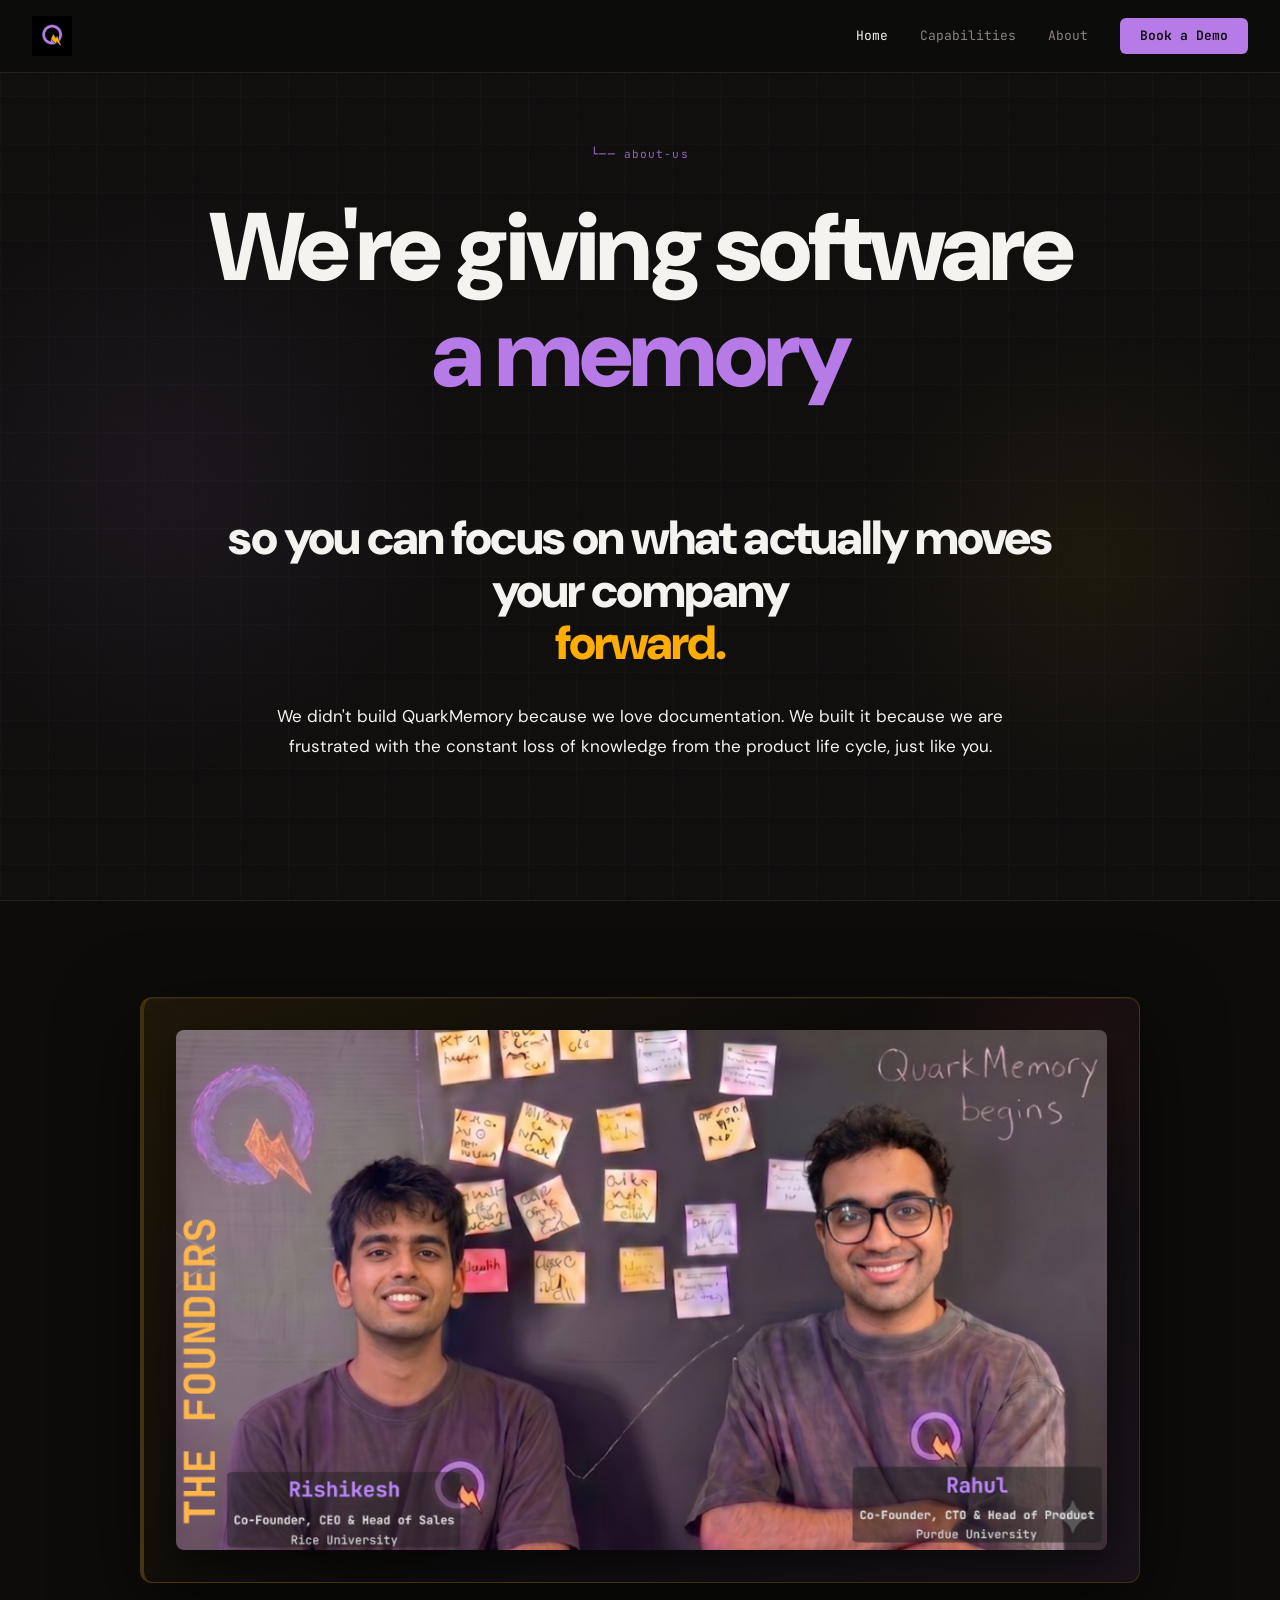
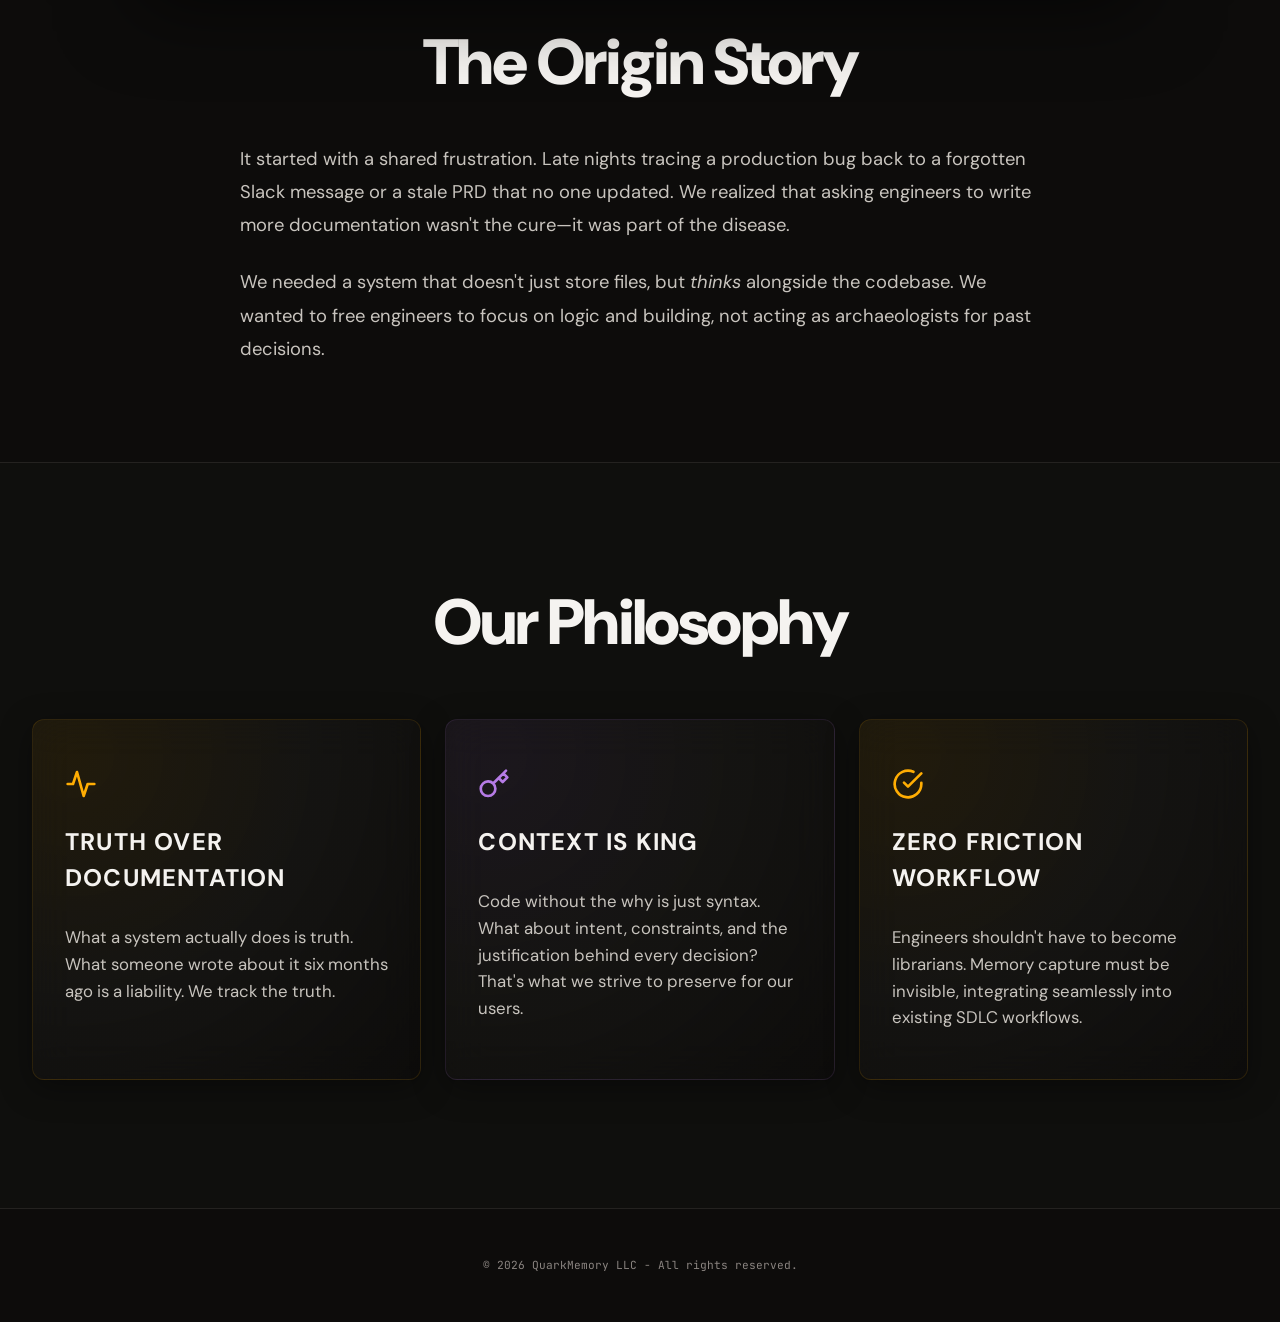
==== about.html @ 41f4ff33 "demo booking nav" ====
<!DOCTYPE html>
<html lang="en">

<head>
  <meta charset="UTF-8" />
  <meta name="viewport" content="width=device-width, initial-scale=1.0" />
  <title>QuarkMemory — About</title>
  <link rel="icon" type="image/png" href="logo.png">
  <link rel="preconnect" href="https://fonts.googleapis.com" />
  <link rel="preconnect" href="https://fonts.gstatic.com" crossorigin />
  <link
    href="https://fonts.googleapis.com/css2?family=JetBrains+Mono:wght@400;500;600;700&family=DM+Sans:ital,opsz,wght@0,9..40,300;0,9..40,400;0,9..40,500;0,9..40,600;0,9..40,700;0,9..40,800;0,9..40,900;1,9..40,300;1,9..40,400&display=swap"
    rel="stylesheet" />
  <style>
    *,
    *::before,
    *::after {
      box-sizing: border-box;
      margin: 0;
      padding: 0;
    }

    :root {
      --background: #0d0c0b;
      --background-raised: rgba(19, 18, 16, 0.5);
      --foreground: #f5f3f0;
      --card: rgba(30, 28, 26, 0.5);
      --card-border: rgba(255, 255, 255, 0.05);
      --primary: #b67be6;
      --secondary: #ffad03;
      --muted-fg: #8a8480;
      --body-fg: #c8c4be;
      --border: #242220;
      --destructive: #e84040;
    }

    html {
      font-size: 16px;
      scroll-behavior: smooth;
    }

    body {
      background: var(--background);
      color: var(--foreground);
      font-family: 'DM Sans', -apple-system, BlinkMacSystemFont, sans-serif;
      -webkit-font-smoothing: antialiased;
      -moz-osx-font-smoothing: grayscale;
      line-height: 1.5;
    }

    .mono {
      font-family: 'JetBrains Mono', monospace;
    }

    a {
      color: inherit;
      text-decoration: none;
    }

    .btn-primary {
      background: var(--primary);
      color: var(--background) !important;
      font-weight: 600;
      padding: 0.5rem 1.25rem;
      border-radius: 6px;
      transition: all 0.2s;
    }

    .btn-primary:hover {
      background: var(--foreground);
      transform: translateY(-1px);
    }

    .code-panel,
    .rag-cta,
    .rag-stat,
    .rag-col,
    .q-card,
    .highlight-box,
    .highlight-quote,
    .cap-card,
    .cap-integrity-box,
    .ev-cell {
      backdrop-filter: blur(16px);
      -webkit-backdrop-filter: blur(16px);
      box-shadow: 0 12px 40px 0 rgba(0, 0, 0, 0.4);
    }

    .glass-anim {
      opacity: 0;
      transform: translateY(30px);
      transition: all 0.8s cubic-bezier(0.25, 1, 0.5, 1);
    }

    .glass-anim.active {
      opacity: 1;
      transform: translateY(0);
    }

    /* NAV */
    nav {
      position: fixed;
      top: 0;
      left: 0;
      right: 0;
      z-index: 50;
      background: rgba(13, 12, 11, 0.92);
      backdrop-filter: blur(8px);
      border-bottom: 1px solid var(--border);
    }

    .nav-inner {
      max-width: 1280px;
      margin: 0 auto;
      padding: 1rem 2rem;
      display: flex;
      align-items: center;
      justify-content: space-between;
    }

    .nav-logo {
      width: 40px;
      height: 40px;
      background: url('logo.png') center/cover no-repeat;
    }

    .nav-links {
      display: flex;
      align-items: center;
      gap: 2rem;
    }

    .nav-links a {
      font-family: 'JetBrains Mono', monospace;
      font-size: 0.8125rem;
      color: var(--muted-fg);
      transition: color 0.15s;
    }

    .nav-links a:hover,
    .nav-links a.active {
      color: var(--foreground);
    }

    /* HERO */
    #hero {
      position: relative;
      min-height: 100vh;
      display: flex;
      align-items: center;
      padding: 6rem 2rem 4rem;
      overflow: hidden;
    }

    /* Grain texture */
    #hero::before {
      content: '';
      position: absolute;
      inset: 0;
      z-index: 0;
      opacity: 0.035;
      background-image: url("data:image/svg+xml,%3Csvg viewBox='0 0 256 256' xmlns='http://www.w3.org/2000/svg'%3E%3Cfilter id='noise'%3E%3CfeTurbulence type='fractalNoise' baseFrequency='0.9' numOctaves='4' stitchTiles='stitch'/%3E%3C/filter%3E%3Crect width='100%25' height='100%25' filter='url(%23noise)'/%3E%3C/svg%3E");
      background-size: 200px 200px;
      pointer-events: none;
    }

    .hero-grid-bg {
      position: absolute;
      inset: 0;
      z-index: 0;
      opacity: 0.03;
      background-image:
        linear-gradient(rgba(182, 123, 230, 0.8) 1px, transparent 1px),
        linear-gradient(90deg, rgba(182, 123, 230, 0.8) 1px, transparent 1px);
      background-size: 48px 48px;
    }

    /* Glow blobs in background */
    .hero-blob-purple {
      position: absolute;
      top: 20%;
      left: -10%;
      z-index: 0;
      width: 600px;
      height: 600px;
      background: radial-gradient(ellipse, rgba(182, 123, 230, 0.07) 0%, transparent 70%);
      pointer-events: none;
    }

    .hero-blob-gold {
      position: absolute;
      bottom: 10%;
      right: -5%;
      z-index: 0;
      width: 500px;
      height: 500px;
      background: radial-gradient(ellipse, rgba(255, 173, 3, 0.06) 0%, transparent 70%);
      pointer-events: none;
    }

    .hero-inner {
      position: relative;
      z-index: 1;
      width: 100%;
      max-width: 1280px;
      margin: 0 auto;
      display: grid;
      grid-template-columns: 1fr 1fr;
      gap: 4rem;
      align-items: center;
    }

    .hero-label {
      font-family: 'JetBrains Mono', monospace;
      font-size: 0.7rem;
      color: var(--primary);
      margin-bottom: 2rem;
      letter-spacing: 0.1em;
      opacity: 0.8;
    }

    .hero-h1 {
      margin-bottom: 3rem;
      line-height: 0.85;
    }

    .hero-h1 .line {
      display: block;
      font-size: clamp(64px, 8vw, 96px);
      font-weight: 900;
      letter-spacing: -0.04em;
      font-family: 'DM Sans', sans-serif;
    }

    .hero-h1 .line-white {
      color: var(--foreground);
    }

    .hero-h1 .line-purple {
      color: var(--primary);
    }

    .hero-h1 .line-gold {
      color: var(--secondary);
    }

    .hero-text p {
      line-height: 1.75;
      margin-bottom: 1.5rem;
      font-size: 1rem;
    }

    .hero-text p.muted {
      color: var(--body-fg);
    }

    .hero-text p.muted .mono {
      color: var(--secondary);
      font-size: 0.9em;
    }

    .hero-text p.big {
      color: var(--foreground);
      font-size: 1.0625rem;
      font-weight: 400;
    }

    .hero-text p.accent {
      color: var(--foreground);
      font-size: 1.125rem;
      font-weight: 500;
      padding-top: 0.5rem;
    }

    .hero-text p.accent span {
      color: var(--secondary);
      font-style: italic;
    }

    /* CODE PANEL */
    .code-panel {
      background: var(--card);
      border: 1px solid var(--card-border);
      border-top: 1px solid rgba(182, 123, 230, 0.25);
      padding: 1.5rem;
      position: relative;
    }

    .code-panel-label {
      font-family: 'JetBrains Mono', monospace;
      font-size: 0.7rem;
      color: var(--muted-fg);
      margin-bottom: 1.25rem;
      display: flex;
      align-items: center;
      gap: 0.5rem;
    }

    .code-panel-label::before {
      content: '';
      display: inline-block;
      width: 6px;
      height: 6px;
      border-radius: 50%;
      background: var(--primary);
    }

    .code-block {
      font-family: 'JetBrains Mono', monospace;
      font-size: 0.8125rem;
    }

    .code-line {
      display: flex;
      align-items: flex-start;
      gap: 1rem;
      margin-bottom: 0.75rem;
    }

    .code-num {
      color: #3a3632;
      flex-shrink: 0;
      user-select: none;
    }

    .code-fn-name {
      color: var(--secondary);
    }

    .code-comment {
      color: #555048;
      font-size: 0.72rem;
      line-height: 1.8;
      padding-left: 1rem;
      margin-top: 0.25rem;
    }

    .code-comment .kw {
      color: rgba(182, 123, 230, 0.7);
    }

    .code-alert {
      border-left: 2px solid var(--secondary);
      background: rgba(255, 173, 3, 0.04);
      padding: 0.625rem 1rem;
      margin: 1rem 0;
    }

    .code-alert .lbl {
      color: var(--muted-fg);
      font-size: 0.65rem;
      letter-spacing: 0.08em;
    }

    .code-alert .det {
      color: var(--body-fg);
      font-size: 0.72rem;
      margin-top: 0.25rem;
    }

    .code-alert .wrn {
      color: var(--destructive);
      font-size: 0.72rem;
      margin-top: 0.25rem;
    }

    .glow-gold {
      position: absolute;
      bottom: -1rem;
      right: -1rem;
      width: 8rem;
      height: 8rem;
      background: var(--secondary);
      opacity: 0.12;
      filter: blur(50px);
      pointer-events: none;
    }

    .glow-purple {
      position: absolute;
      top: -1rem;
      left: -1rem;
      width: 8rem;
      height: 8rem;
      background: var(--primary);
      opacity: 0.12;
      filter: blur(50px);
      pointer-events: none;
    }

    /* RAG SECTION */
    #rag {
      background: var(--background);
      padding: 8rem 2rem;
    }

    .section-inner {
      max-width: 1280px;
      margin: 0 auto;
    }

    .rag-heading {
      font-size: clamp(64px, 12vw, 192px);
      font-weight: 900;
      line-height: 1;
      letter-spacing: -0.04em;
      color: var(--foreground);
      margin-bottom: 1.5rem;
      font-family: 'DM Sans', sans-serif;
    }

    .rag-sub {
      font-size: clamp(1.25rem, 2.5vw, 2rem);
      font-weight: 400;
      color: var(--muted-fg);
      margin-bottom: 6rem;
      font-style: italic;
    }

    .rag-cols {
      display: grid;
      grid-template-columns: 1fr 1fr;
      gap: 2rem;
      margin-bottom: 8rem;
    }

    .rag-col {
      border-left: 3px solid;
      padding-left: 2rem;
    }

    .rag-col.bad {
      border-color: rgba(232, 64, 64, 0.5);
    }

    .rag-col.good {
      border-color: var(--primary);
    }

    .rag-col-label {
      font-family: 'JetBrains Mono', monospace;
      font-size: 0.75rem;
      letter-spacing: 0.1em;
      margin-bottom: 2rem;
    }

    .rag-col.bad .rag-col-label {
      color: rgba(232, 64, 64, 0.7);
    }

    .rag-col.good .rag-col-label {
      color: var(--primary);
    }

    .rag-item {
      margin-bottom: 2rem;
    }

    .rag-item-title {
      font-size: 1.25rem;
      font-weight: 600;
      color: var(--foreground);
      margin-bottom: 0.375rem;
    }

    .rag-item-desc {
      font-size: 0.9375rem;
      color: var(--muted-fg);
      line-height: 1.6;
    }

    .rag-col.good .rag-item-desc {
      color: var(--body-fg);
    }

    .rag-col.good .rag-item-desc span {
      color: var(--secondary);
      font-style: italic;
    }

    .rag-col-footer {
      margin-top: 3rem;
      font-size: 0.9375rem;
      color: var(--muted-fg);
    }

    .rag-col-footer strong {
      color: var(--foreground);
      font-weight: 600;
    }

    .rag-cta {
      max-width: 56rem;
      background: var(--card);
      border: 1px solid rgba(255, 173, 3, 0.2);
      border-top: 2px solid rgba(255, 173, 3, 0.4);
      padding: 3rem;
      margin-bottom: 8rem;
    }

    .rag-cta-title {
      font-size: 2rem;
      font-weight: 700;
      color: var(--foreground);
      line-height: 1.3;
      margin-bottom: 1.5rem;
      font-family: 'DM Sans', sans-serif;
    }

    .rag-cta-title span {
      color: var(--secondary);
    }

    .rag-divider {
      height: 1px;
      background: linear-gradient(to right, rgba(255, 173, 3, 0.3), rgba(182, 123, 230, 0.3), transparent);
      margin-bottom: 1.5rem;
    }

    .rag-cta-body {
      font-size: 1rem;
      color: var(--body-fg);
      line-height: 1.75;
      margin-bottom: 1.5rem;
    }

    .rag-cta-mono {
      font-family: 'JetBrains Mono', monospace;
      font-size: 0.8125rem;
      color: var(--muted-fg);
    }

    .rag-cta-mono span {
      color: var(--primary);
    }

    .rag-stats {
      display: grid;
      grid-template-columns: repeat(3, 1fr);
      gap: 1px;
      background: var(--border);
    }

    .rag-stat {
      background: var(--background-raised);
      padding: 2rem;
    }

    .rag-stat-num {
      font-size: 3.5rem;
      font-weight: 900;
      color: var(--foreground);
      margin-bottom: 0.75rem;
      font-family: 'DM Sans', sans-serif;
      letter-spacing: -0.02em;
    }

    .rag-stat-label {
      font-family: 'JetBrains Mono', monospace;
      font-size: 0.7rem;
      color: var(--muted-fg);
    }

    .rag-stat-sub {
      font-family: 'JetBrains Mono', monospace;
      font-size: 0.7rem;
      color: var(--primary);
      margin-top: 0.5rem;
      opacity: 0.8;
    }

    /* BROKEN MEMORY PANEL */
    .broken-memory-panel {
      margin-bottom: 8rem;
      position: relative;
      background: linear-gradient(135deg, rgba(232, 64, 64, 0.08) 0%, rgba(13, 12, 11, 0.8) 50%, rgba(232, 64, 64, 0.02) 100%);
      border: 1px solid rgba(232, 64, 64, 0.20);
      border-left: 4px solid var(--destructive);
      padding: 4rem 3.5rem;
      display: grid;
      grid-template-columns: 1.15fr 0.85fr;
      gap: 4rem;
      align-items: center;
      border-radius: 12px;
      backdrop-filter: blur(20px);
      -webkit-backdrop-filter: blur(20px);
      box-shadow: 0 24px 80px rgba(0, 0, 0, 0.6), inset 0 1px 0 rgba(255, 255, 255, 0.05);
      overflow: hidden;
    }

    .broken-memory-panel::after {
      content: '';
      position: absolute;
      top: -20%;
      right: -10%;
      width: 350px;
      height: 350px;
      background: radial-gradient(circle, rgba(232, 64, 64, 0.08) 0%, transparent 70%);
      z-index: -1;
      pointer-events: none;
    }

    .broken-terminal {
      background: rgba(10, 9, 8, 0.95);
      border: 1px solid rgba(232, 64, 64, 0.3);
      border-radius: 8px;
      padding: 1.5rem;
      font-family: 'JetBrains Mono', monospace;
      box-shadow: 0 16px 40px rgba(0, 0, 0, 0.7), inset 0 1px 0 rgba(255, 255, 255, 0.05);
      overflow: hidden;
      position: relative;
    }

    @keyframes blink {
      0%, 100% { opacity: 1; }
      50% { opacity: 0; }
    }

    @keyframes pulse-icon {
      0%, 100% { transform: scale(1); opacity: 1; }
      50% { transform: scale(1.15); opacity: 0.7; }
    }

    /* SOURCES SECTION */
    .sources-section {
      margin-bottom: 8rem;
    }

    .sources-title {
      font-size: clamp(2rem, 4vw, 3rem);
      font-weight: 800;
      color: var(--foreground);
      margin-bottom: 1rem;
      letter-spacing: -0.02em;
    }

    .sources-subtitle {
      font-size: clamp(1rem, 1.8vw, 1.25rem);
      color: var(--muted-fg);
      margin-bottom: 3.5rem;
      max-width: 800px;
    }

    .sources-grid {
      display: grid;
      grid-template-columns: repeat(3, 1fr);
      gap: 1.5rem;
    }

    .source-card {
      border: 1px solid var(--card-border);
      padding: 2.25rem 2rem;
      border-radius: 12px;
      transition: all 0.4s cubic-bezier(0.16, 1, 0.3, 1);
      position: relative;
      overflow: hidden;
      display: flex;
      flex-direction: column;
      height: 100%;
      background: rgba(30, 28, 26, 0.35);
      backdrop-filter: blur(20px);
      -webkit-backdrop-filter: blur(20px);
      box-shadow: 0 8px 32px 0 rgba(0, 0, 0, 0.37);
    }

    .source-card::before {
      content: '';
      position: absolute;
      top: 0;
      left: 0;
      width: 100%;
      height: 3px;
      opacity: 0;
      transition: opacity 0.3s ease;
    }

    .source-card.gold-tint {
      background: radial-gradient(circle at 10% 10%, rgba(255, 173, 3, 0.08) 0%, rgba(30, 28, 26, 0.4) 50%, rgba(13, 12, 11, 0.9) 100%);
      border: 1px solid rgba(255, 173, 3, 0.12);
    }

    .source-card.gold-tint::before {
      background: linear-gradient(90deg, var(--secondary), transparent);
    }

    .source-card.gold-tint:hover {
      transform: translateY(-5px);
      border-color: rgba(255, 173, 3, 0.4);
      background: radial-gradient(circle at 10% 10%, rgba(255, 173, 3, 0.15) 0%, rgba(30, 28, 26, 0.5) 60%, rgba(13, 12, 11, 0.95) 100%);
      box-shadow: 0 20px 40px 0 rgba(255, 173, 3, 0.08);
    }

    .source-card.purple-tint {
      background: radial-gradient(circle at 10% 10%, rgba(182, 123, 230, 0.08) 0%, rgba(30, 28, 26, 0.4) 50%, rgba(13, 12, 11, 0.9) 100%);
      border: 1px solid rgba(182, 123, 230, 0.12);
    }

    .source-card.purple-tint::before {
      background: linear-gradient(90deg, var(--primary), transparent);
    }

    .source-card.purple-tint:hover {
      transform: translateY(-5px);
      border-color: rgba(182, 123, 230, 0.4);
      background: radial-gradient(circle at 10% 10%, rgba(182, 123, 230, 0.15) 0%, rgba(30, 28, 26, 0.5) 60%, rgba(13, 12, 11, 0.95) 100%);
      box-shadow: 0 20px 40px 0 rgba(182, 123, 230, 0.08);
    }

    .source-card:hover::before {
      opacity: 1;
    }

    .source-card-icon {
      font-size: 1.5rem;
      color: var(--secondary);
      margin-bottom: 1.25rem;
      font-family: 'JetBrains Mono', monospace;
    }

    .source-card-title {
      font-size: 1.15rem;
      font-weight: 700;
      color: var(--foreground);
      margin-bottom: 0.75rem;
      text-transform: uppercase;
      letter-spacing: 0.05em;
    }

    .source-card-desc {
      font-size: 0.9rem;
      color: var(--body-fg);
      line-height: 1.6;
    }

    footer {
      background: var(--background);
      border-top: 1px solid var(--border);
      padding: 3rem 2rem;
      text-align: center;
    }

    footer p {
      font-family: 'JetBrains Mono', monospace;
      font-size: 0.7rem;
      color: var(--muted-fg);
    }

    @media (max-width: 1024px) {
      .hero-inner {
        grid-template-columns: 1fr;
      }

      .code-panel {
        display: none;
      }

      .discrete-panel {
        position: relative;
        width: 100%;
      }

      .rag-cols {
        grid-template-columns: 1fr;
      }

      .rag-stats {
        grid-template-columns: 1fr;
      }

      .sources-grid {
        grid-template-columns: repeat(2, 1fr);
      }

      .broken-memory-panel {
        grid-template-columns: 1fr;
        gap: 2.5rem;
        padding: 3rem 2rem;
      }
    }

    @media (max-width: 640px) {
      #rag {
        padding: 4rem 1rem;
      }

      .rag-cta {
        padding: 1.5rem;
      }

      .sources-grid {
        grid-template-columns: 1fr;
      }
    }
  </style>
</head>

<body>

  <nav>
    <div class="nav-inner">
      <a href="index.html" class="nav-logo"></a>
      <div class="nav-links">
        <a href="index.html" class="active">Home</a>
        <a href="capabilities.html">Capabilities</a>
        <a href="about.html">About</a>
        <a href="index.html#demo" class="btn-primary">Book a Demo</a>
      </div>
    </div>
  </nav>

  <section id="hero">
    <div class="hero-grid-bg"></div>
    <div class="hero-blob-purple"></div>
    <div class="hero-blob-gold"></div>
    <div class="hero-inner" style="grid-template-columns: 1fr; text-align: center; max-width: 900px; margin: 0 auto;">
      <div>
        <div class="hero-label mono" style="justify-content: center;">└── about-us</div>
        <h1 class="hero-h1" style="font-size: clamp(48px, 8vw, 96px); line-height: 1.1; margin-bottom: 2rem;">
          <span class="line line-white">We're giving software</span>
          <span class="line line-purple">a memory</span><br>
          <span class="line line-white" style="font-size: clamp(24px, 4vw, 48px);">so you can focus on what actually moves your company </span>
          <span class="line line-gold" style="font-size: clamp(24px, 4vw, 48px);">forward.</span>
        </h1>
        <div class="hero-text" style="max-width: 800px; margin: 0 auto;">
          <p class="big">
            We didn't build QuarkMemory because we love documentation. We built it because we are frustrated with the constant loss of knowledge from the product life cycle, just like you.
          </p>
        </div>
      </div>
    </div>
  </section>

  <section id="origin-story" style="padding: 6rem 2rem; border-top: 1px solid var(--border);">
    <div class="section-inner" style="max-width: 1000px; margin: 0 auto; display: grid; grid-template-columns: 1fr; gap: 4rem;">
      <div style="text-align: center;">
        <div class="broken-memory-panel glass-anim" style="grid-template-columns: 1fr; padding: 2rem; margin-bottom: 3rem; background: linear-gradient(135deg, rgba(255,173,3,0.08) 0%, rgba(13,12,11,0.8) 50%, rgba(182,123,230,0.08) 100%); border-left: 4px solid var(--secondary); border-color: rgba(255,173,3,0.2);">
          <img src="founders.png" alt="Rishikesh and Rahul at the whiteboard" style="width: 100%; border-radius: 8px; box-shadow: 0 16px 40px rgba(0,0,0,0.5);">
        </div>
        
        <h2 class="rag-heading" style="font-size: clamp(36px, 5vw, 64px); margin-bottom: 3rem;">The Origin Story</h2>
        
        <div style="text-align: left; font-size: 1.15rem; color: var(--body-fg); line-height: 1.8; max-width: 800px; margin: 0 auto;">
          <p style="margin-bottom: 1.5rem;">It started with a shared frustration. Late nights tracing a production bug back to a forgotten Slack message or a stale PRD that no one updated. We realized that asking engineers to write more documentation wasn't the cure—it was part of the disease.</p>
          <p>We needed a system that doesn't just store files, but <em>thinks</em> alongside the codebase. We wanted to free engineers to focus on logic and building, not acting as archaeologists for past decisions.</p>
        </div>
      </div>
    </div>
  </section>

  <section id="philosophy" style="padding: 8rem 2rem; background: var(--background-raised); border-top: 1px solid var(--border);">
    <div class="section-inner">
      <h2 class="rag-heading" style="text-align: center; margin-bottom: 4rem; font-size: clamp(36px, 5vw, 64px);">Our Philosophy</h2>
      
      <div class="sources-grid">
        <div class="source-card gold-tint glass-anim" style="padding: 3rem 2rem;">
          <svg width="32" height="32" viewBox="0 0 24 24" fill="none" stroke="currentColor" stroke-width="2" stroke-linecap="round" stroke-linejoin="round" style="color: var(--secondary); margin-bottom: 1.5rem;"><path d="M2 12h4l3-9 5 18 3-9h5"></path></svg>
          <h4 class="source-card-title" style="font-size: 1.5rem;">Truth Over Documentation</h4>
          <p class="source-card-desc" style="font-size: 1.05rem; margin-top: 1rem;">What a system actually does is truth. What someone wrote about it six months ago is a liability. We track the truth.</p>
        </div>
        
        <div class="source-card purple-tint glass-anim" style="padding: 3rem 2rem;">
          <svg width="32" height="32" viewBox="0 0 24 24" fill="none" stroke="currentColor" stroke-width="2" stroke-linecap="round" stroke-linejoin="round" style="color: var(--primary); margin-bottom: 1.5rem;"><path d="M21 2l-2 2m-7.61 7.61a5.5 5.5 0 1 1-7.778 7.778 5.5 5.5 0 0 1 7.777-7.777zm0 0L15.5 7.5m0 0l3 3L22 7l-3-3m-3.5 3.5L19 4"></path></svg>
          <h4 class="source-card-title" style="font-size: 1.5rem;">Context is King</h4>
          <p class="source-card-desc" style="font-size: 1.05rem; margin-top: 1rem;">Code without the why is just syntax. What about intent, constraints, and the justification behind every decision? That's what we strive to preserve for our users.</p>
        </div>
        
        <div class="source-card gold-tint glass-anim" style="padding: 3rem 2rem;">
          <svg width="32" height="32" viewBox="0 0 24 24" fill="none" stroke="currentColor" stroke-width="2" stroke-linecap="round" stroke-linejoin="round" style="color: var(--secondary); margin-bottom: 1.5rem;"><path d="M22 11.08V12a10 10 0 1 1-5.93-9.14"></path><polyline points="22 4 12 14.01 9 11.01"></polyline></svg>
          <h4 class="source-card-title" style="font-size: 1.5rem;">Zero Friction Workflow</h4>
          <p class="source-card-desc" style="font-size: 1.05rem; margin-top: 1rem;">Engineers shouldn't have to become librarians. Memory capture must be invisible, integrating seamlessly into existing SDLC workflows.</p>
        </div>
      </div>
    </div>
  </section>


  <footer>
    <p class="mono">© 2026 QuarkMemory LLC - All rights reserved.</p>
  </footer>

  <script>
    document.addEventListener("DOMContentLoaded", () => {
      const cards = document.querySelectorAll('.code-panel, .rag-cta, .rag-stat, .rag-col, .q-card, .highlight-box, .highlight-quote, .cap-card, .cap-integrity-box, .ev-cell, .broken-memory-panel, .beyond-rag-panel, .source-card');
      cards.forEach(el => el.classList.add('glass-anim'));
      const observer = new IntersectionObserver((entries) => {
        entries.forEach(entry => {
          if (entry.isIntersecting) {
            entry.target.classList.add('active');
          }
        });
      }, { threshold: 0.1 });
      cards.forEach(el => observer.observe(el));

      const animBox = document.getElementById('memory-graph-output');
      if (animBox) {
        function extractTextNodes(node, nodes) {
          if (node.nodeType === Node.TEXT_NODE) {
            if (node.textContent.trim().length > 0 || node.textContent.includes(' ')) {
              nodes.push(node);
            }
          } else {
            for (let child of node.childNodes) {
              extractTextNodes(child, nodes);
            }
          }
        }
        const textNodes = [];
        extractTextNodes(animBox, textNodes);

        const allSpans = [];
        textNodes.forEach(node => {
          const chars = node.textContent.split('');
          const fragment = document.createDocumentFragment();
          chars.forEach(char => {
            const span = document.createElement('span');
            span.textContent = char;
            span.style.opacity = '0';
            fragment.appendChild(span);
            allSpans.push(span);
          });
          node.parentNode.replaceChild(fragment, node);
        });

        let started = false;
        const typeObserver = new IntersectionObserver((entries) => {
          if (entries[0].isIntersecting && !started) {
            started = true;
            let i = 0;
            function typeNext() {
              let charsToType = 3;
              while (charsToType > 0 && i < allSpans.length) {
                allSpans[i].style.opacity = '1';
                if (allSpans[i].textContent !== ' ') {
                  charsToType--;
                }
                i++;
              }
              if (i < allSpans.length) {
                requestAnimationFrame(typeNext);
              }
            }
            setTimeout(typeNext, 300);
          }
        }, { threshold: 0.5 });
        typeObserver.observe(animBox);
      }
    });
  </script>
</body>

</html>
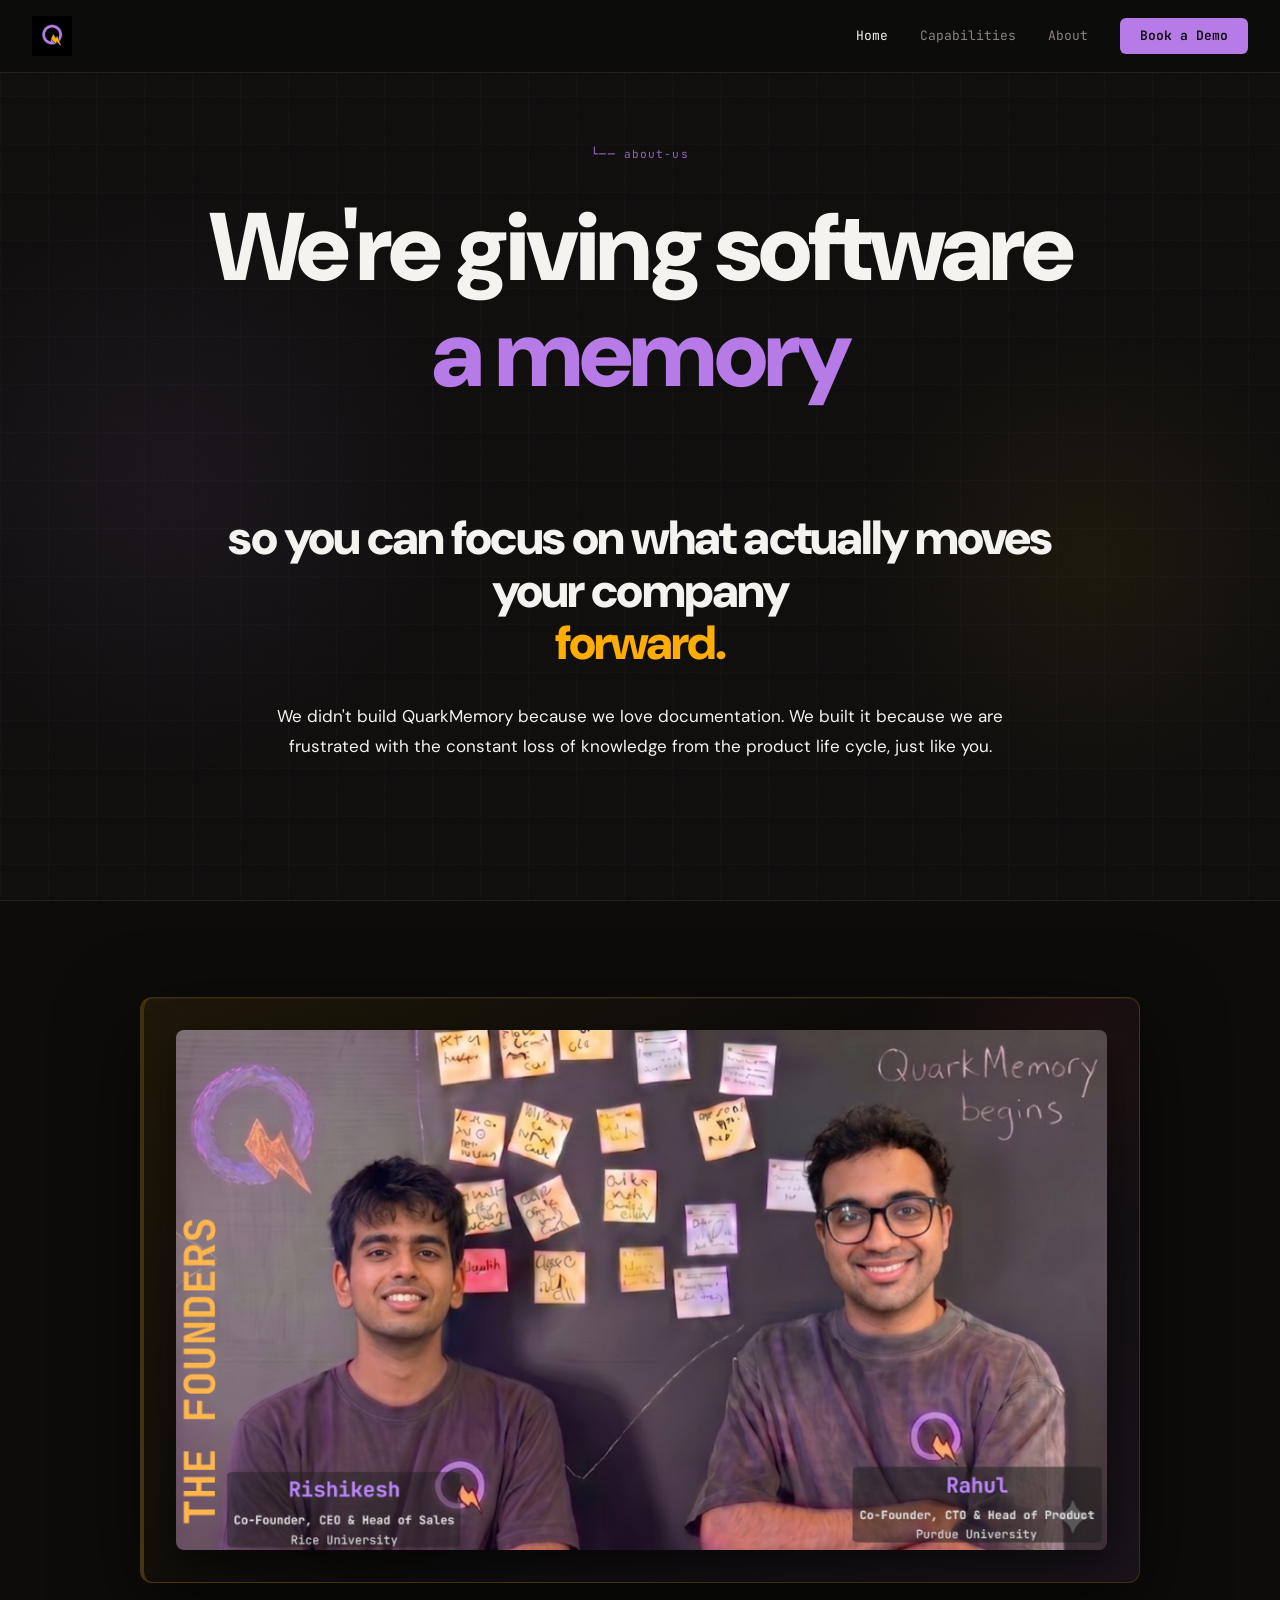
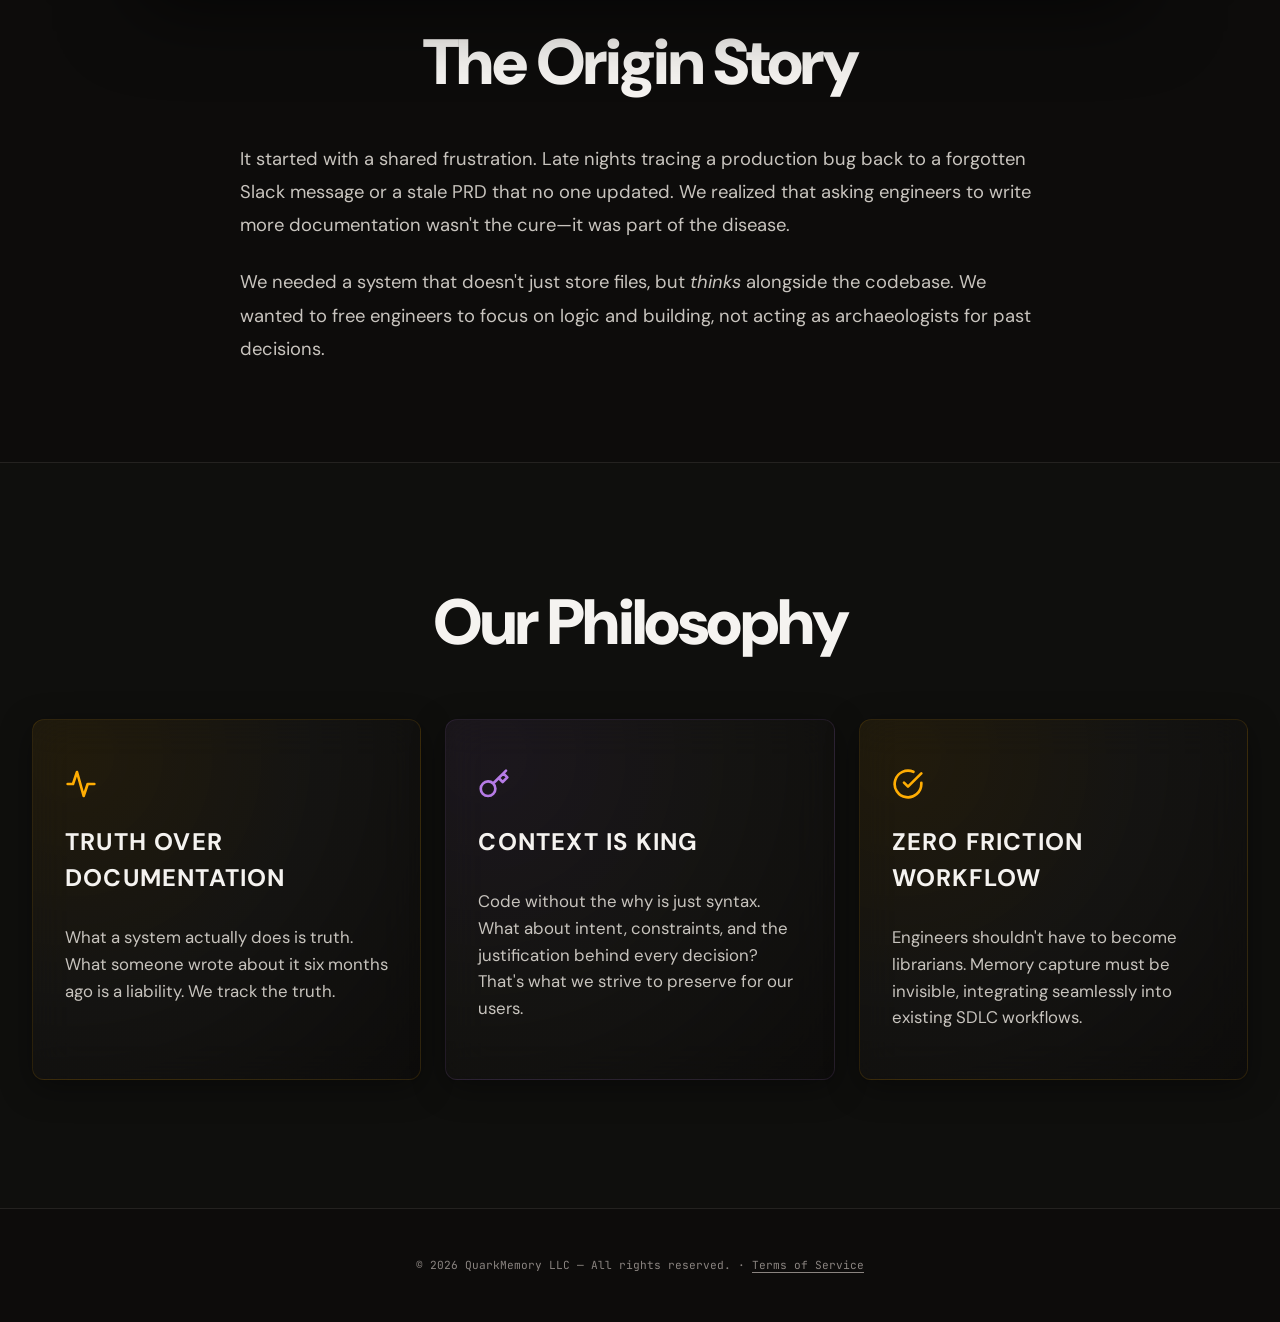
==== commit 6b5f76f0: "tos" ====
--- a/about.html
+++ b/about.html
@@ -743,6 +743,17 @@
       font-family: 'JetBrains Mono', monospace;
       font-size: 0.7rem;
       color: var(--muted-fg);
+    }
+
+    footer a {
+      color: var(--muted-fg);
+      text-decoration: underline;
+      text-underline-offset: 3px;
+      transition: color 0.15s;
+    }
+
+    footer a:hover {
+      color: var(--foreground);
     }
 
     @media (max-width: 1024px) {
@@ -875,7 +886,7 @@
 
 
   <footer>
-    <p class="mono">© 2026 QuarkMemory LLC - All rights reserved.</p>
+    <p class="mono">© 2026 QuarkMemory LLC — All rights reserved. · <a href="terms.html">Terms of Service</a></p>
   </footer>
 
   <script>
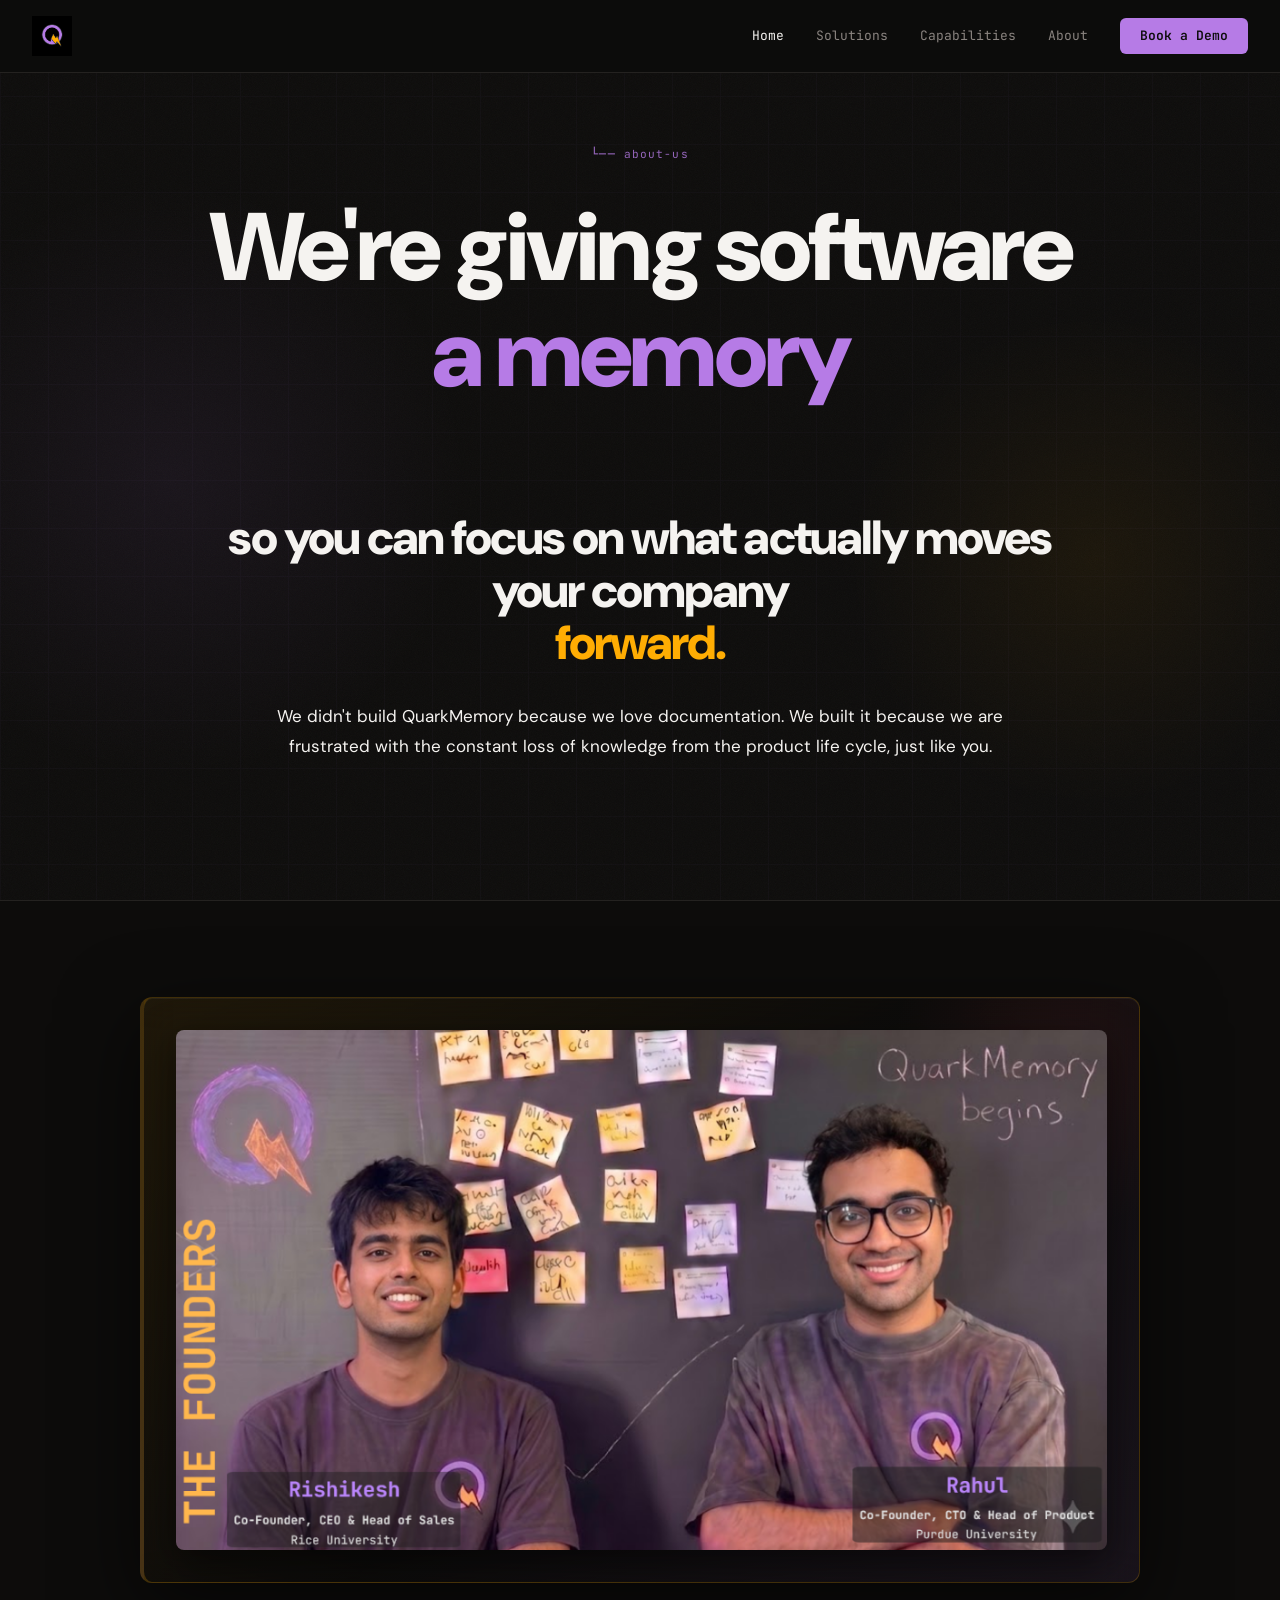
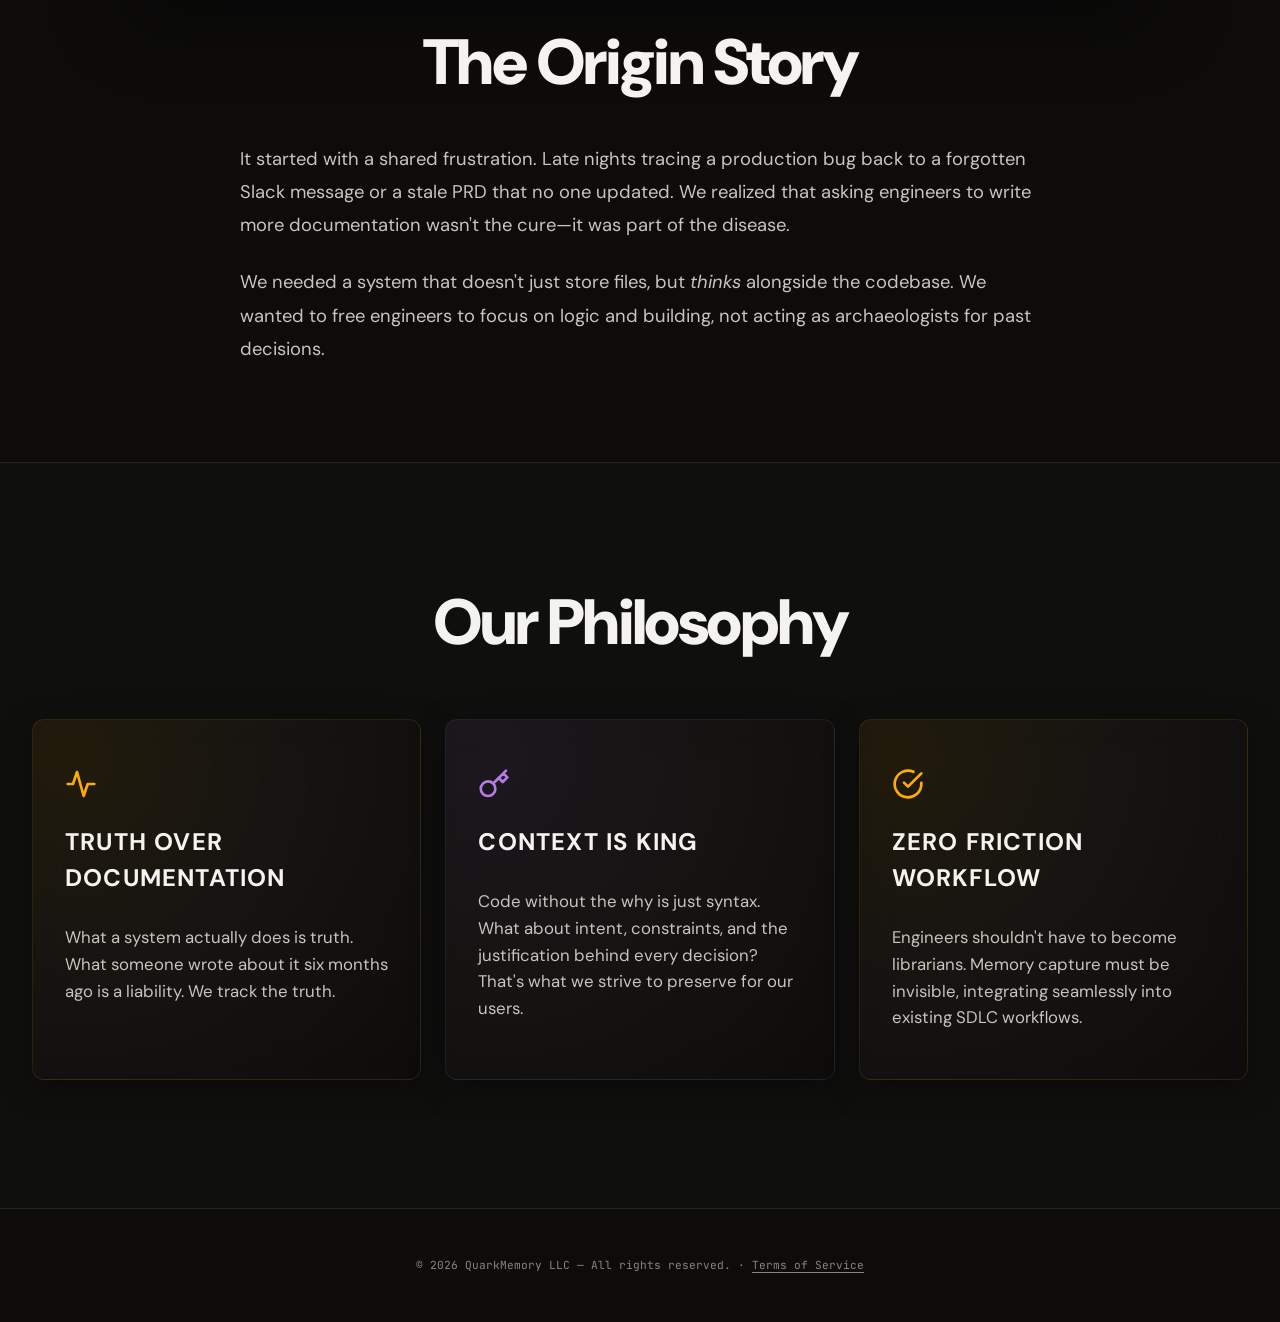
==== commit 12280558: "solutions and feature demos" ====
--- a/about.html
+++ b/about.html
@@ -37,6 +37,7 @@
     html {
       font-size: 16px;
       scroll-behavior: smooth;
+      overflow-x: hidden;
     }
 
     body {
@@ -46,6 +47,24 @@
       -webkit-font-smoothing: antialiased;
       -moz-osx-font-smoothing: grayscale;
       line-height: 1.5;
+      overflow-x: hidden;
+      max-width: 100%;
+      -webkit-text-size-adjust: 100%;
+    }
+
+    img,
+    iframe,
+    video {
+      max-width: 100%;
+    }
+
+    h1, h2, h3, h4, h5, h6, p, li, dd, dt, a, span {
+      overflow-wrap: break-word;
+    }
+
+    .mono,
+    footer p {
+      overflow-wrap: anywhere;
     }
 
     .mono {
@@ -210,6 +229,11 @@
       align-items: center;
     }
 
+    .hero-inner > *,
+    .section-inner {
+      min-width: 0;
+    }
+
     .hero-label {
       font-family: 'JetBrains Mono', monospace;
       font-size: 0.7rem;
@@ -397,6 +421,8 @@
     .section-inner {
       max-width: 1280px;
       margin: 0 auto;
+      width: 100%;
+      min-width: 0;
     }
 
     .rag-heading {
@@ -789,7 +815,54 @@
       }
     }
 
+    @media (max-width: 768px) {
+      .nav-inner {
+        flex-wrap: wrap;
+        gap: 0.75rem;
+        padding: 0.75rem 1rem;
+      }
+
+      .nav-links {
+        width: 100%;
+        justify-content: center;
+        flex-wrap: wrap;
+        gap: 0.5rem 1rem;
+      }
+
+      .nav-links a {
+        font-size: 0.7rem;
+      }
+
+      .btn-primary {
+        padding: 0.4rem 0.75rem;
+        font-size: 0.7rem;
+      }
+    }
+
     @media (max-width: 640px) {
+      #hero {
+        padding: 5rem 1rem 3rem;
+        min-height: auto;
+      }
+
+      .hero-h1 .line {
+        font-size: clamp(1.75rem, 9vw, 3rem);
+        line-height: 1.1;
+      }
+
+      #origin-story,
+      #philosophy {
+        padding: 4rem 1rem !important;
+      }
+
+      .broken-memory-panel {
+        padding: 1.25rem !important;
+      }
+
+      .source-card {
+        padding: 2rem 1.25rem !important;
+      }
+
       #rag {
         padding: 4rem 1rem;
       }
@@ -800,6 +873,16 @@
 
       .sources-grid {
         grid-template-columns: 1fr;
+      }
+
+      footer {
+        padding: 2rem 1rem;
+      }
+
+      footer p {
+        line-height: 1.6;
+        max-width: 20rem;
+        margin: 0 auto;
       }
     }
   </style>
@@ -812,6 +895,7 @@
       <a href="index.html" class="nav-logo"></a>
       <div class="nav-links">
         <a href="index.html" class="active">Home</a>
+        <a href="solutions.html">Solutions</a>
         <a href="capabilities.html">Capabilities</a>
         <a href="about.html">About</a>
         <a href="index.html#demo" class="btn-primary">Book a Demo</a>
@@ -848,7 +932,7 @@
           <img src="founders.png" alt="Rishikesh and Rahul at the whiteboard" style="width: 100%; border-radius: 8px; box-shadow: 0 16px 40px rgba(0,0,0,0.5);">
         </div>
         
-        <h2 class="rag-heading" style="font-size: clamp(36px, 5vw, 64px); margin-bottom: 3rem;">The Origin Story</h2>
+        <h2 class="rag-heading glass-anim" style="font-size: clamp(36px, 5vw, 64px); margin-bottom: 3rem;">The Origin Story</h2>
         
         <div style="text-align: left; font-size: 1.15rem; color: var(--body-fg); line-height: 1.8; max-width: 800px; margin: 0 auto;">
           <p style="margin-bottom: 1.5rem;">It started with a shared frustration. Late nights tracing a production bug back to a forgotten Slack message or a stale PRD that no one updated. We realized that asking engineers to write more documentation wasn't the cure—it was part of the disease.</p>
@@ -860,7 +944,7 @@
 
   <section id="philosophy" style="padding: 8rem 2rem; background: var(--background-raised); border-top: 1px solid var(--border);">
     <div class="section-inner">
-      <h2 class="rag-heading" style="text-align: center; margin-bottom: 4rem; font-size: clamp(36px, 5vw, 64px);">Our Philosophy</h2>
+      <h2 class="rag-heading glass-anim" style="text-align: center; margin-bottom: 4rem; font-size: clamp(36px, 5vw, 64px);">Our Philosophy</h2>
       
       <div class="sources-grid">
         <div class="source-card gold-tint glass-anim" style="padding: 3rem 2rem;">
@@ -891,7 +975,7 @@
 
   <script>
     document.addEventListener("DOMContentLoaded", () => {
-      const cards = document.querySelectorAll('.code-panel, .rag-cta, .rag-stat, .rag-col, .q-card, .highlight-box, .highlight-quote, .cap-card, .cap-integrity-box, .ev-cell, .broken-memory-panel, .beyond-rag-panel, .source-card');
+      const cards = document.querySelectorAll('.code-panel, .rag-cta, .rag-stat, .rag-col, .q-card, .highlight-box, .highlight-quote, .cap-card, .cap-integrity-box, .ev-cell, .broken-memory-panel, .beyond-rag-panel, .source-card, .rag-heading');
       cards.forEach(el => el.classList.add('glass-anim'));
       const observer = new IntersectionObserver((entries) => {
         entries.forEach(entry => {
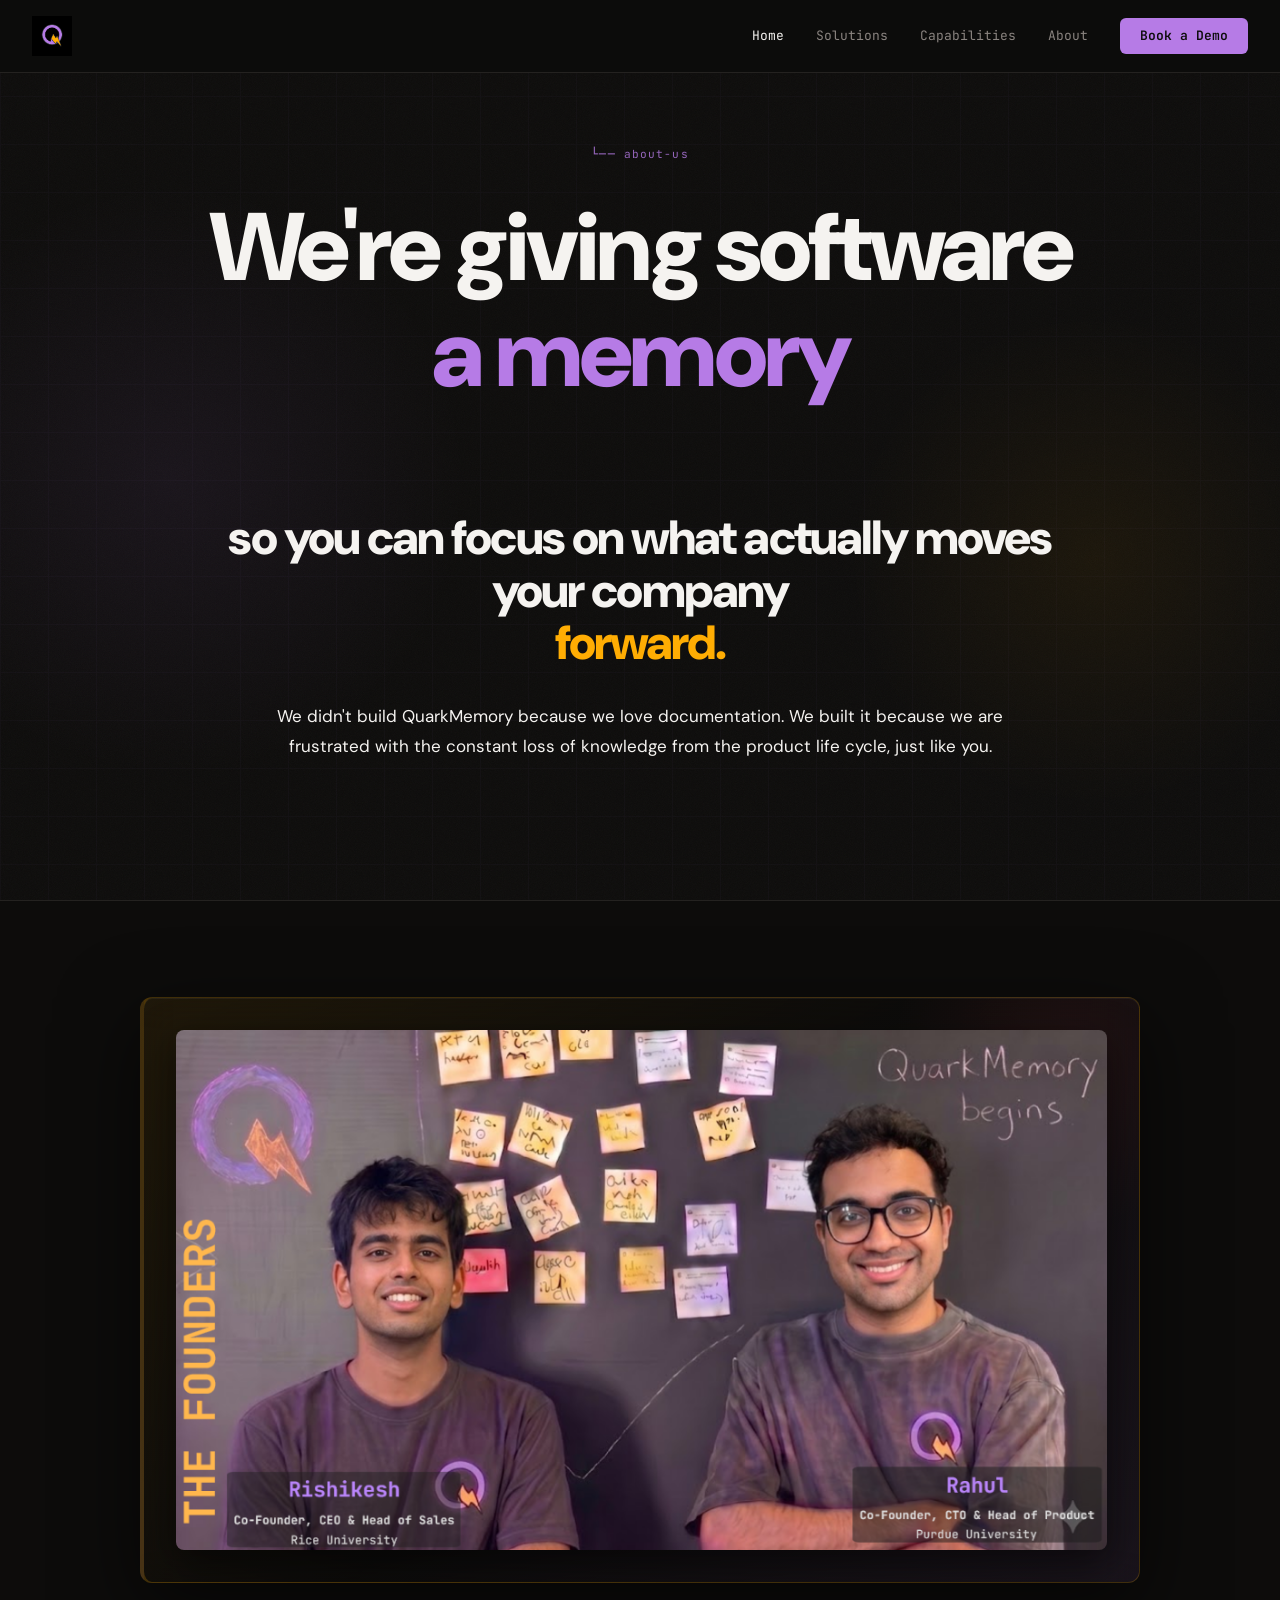
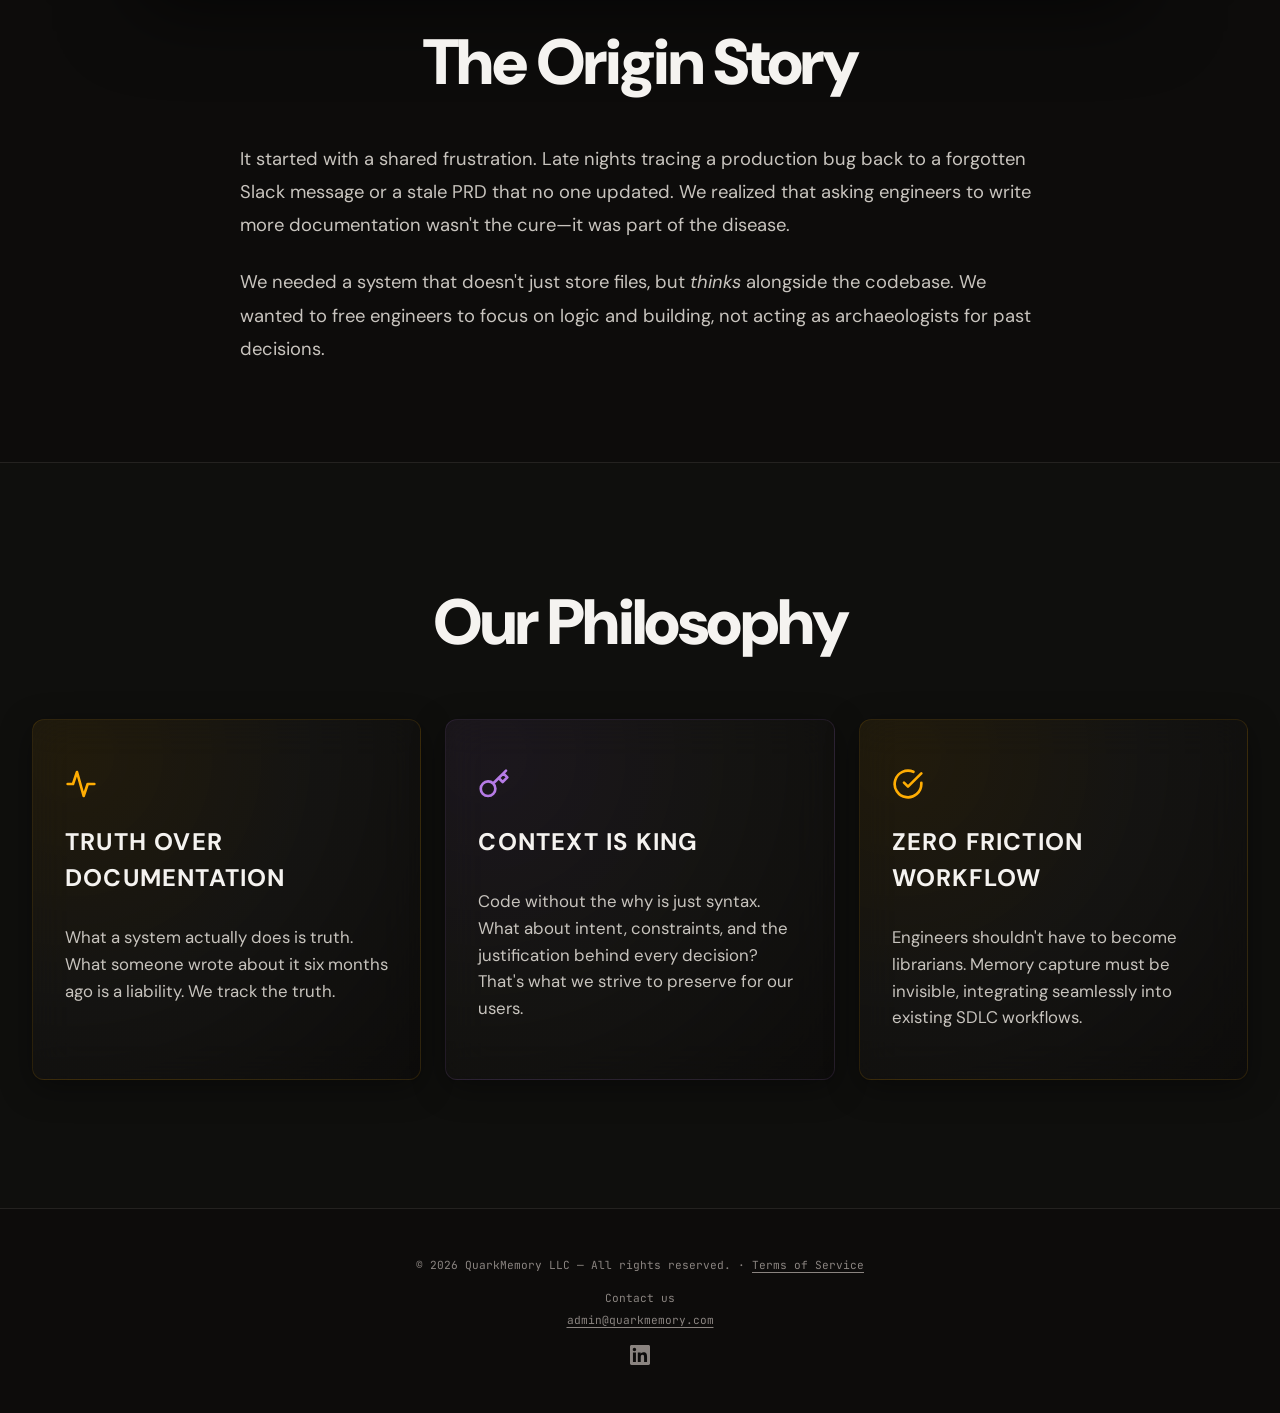
==== commit eabf5a36: "contact" ====
--- a/about.html
+++ b/about.html
@@ -779,6 +779,40 @@
     }
 
     footer a:hover {
+      color: var(--foreground);
+    }
+
+    .footer-inner {
+      display: flex;
+      flex-direction: column;
+      align-items: center;
+      gap: 1rem;
+    }
+
+    .footer-contact {
+      display: flex;
+      flex-direction: column;
+      align-items: center;
+      gap: 0.35rem;
+    }
+
+    .footer-contact-label {
+      font-size: 0.7rem;
+      color: var(--muted-fg);
+    }
+
+    .footer-email {
+      font-size: 0.7rem;
+    }
+
+    .footer-linkedin {
+      display: inline-flex;
+      color: var(--muted-fg);
+      text-decoration: none;
+      transition: color 0.15s;
+    }
+
+    .footer-linkedin:hover {
       color: var(--foreground);
     }
 
@@ -970,7 +1004,16 @@
 
 
   <footer>
-    <p class="mono">© 2026 QuarkMemory LLC — All rights reserved. · <a href="terms.html">Terms of Service</a></p>
+    <div class="footer-inner">
+      <p class="mono">© 2026 QuarkMemory LLC — All rights reserved. · <a href="terms.html">Terms of Service</a></p>
+      <div class="footer-contact">
+        <span class="footer-contact-label mono">Contact us</span>
+        <a href="mailto:admin@quarkmemory.com" class="footer-email mono">admin@quarkmemory.com</a>
+      </div>
+      <a href="https://www.linkedin.com/company/quarkmemory" class="footer-linkedin" target="_blank" rel="noopener noreferrer" aria-label="QuarkMemory on LinkedIn">
+        <svg width="20" height="20" viewBox="0 0 24 24" fill="currentColor" aria-hidden="true"><path d="M20.447 20.452h-3.554v-5.569c0-1.328-.027-3.037-1.852-3.037-1.853 0-2.136 1.445-2.136 2.939v5.667H9.351V9h3.414v1.561h.046c.477-.9 1.637-1.85 3.37-1.85 3.601 0 4.267 2.37 4.267 5.455v6.286zM5.337 7.433c-1.144 0-2.063-.926-2.063-2.065 0-1.138.92-2.063 2.063-2.063 1.14 0 2.064.925 2.064 2.063 0 1.139-.925 2.065-2.064 2.065zm1.782 13.019H3.555V9h3.564v11.452zM22.225 0H1.771C.792 0 0 .774 0 1.729v20.542C0 23.227.792 24 1.771 24h20.451C23.2 24 24 23.227 24 22.271V1.729C24 .774 23.2 0 22.222 0h.003z"/></svg>
+      </a>
+    </div>
   </footer>
 
   <script>
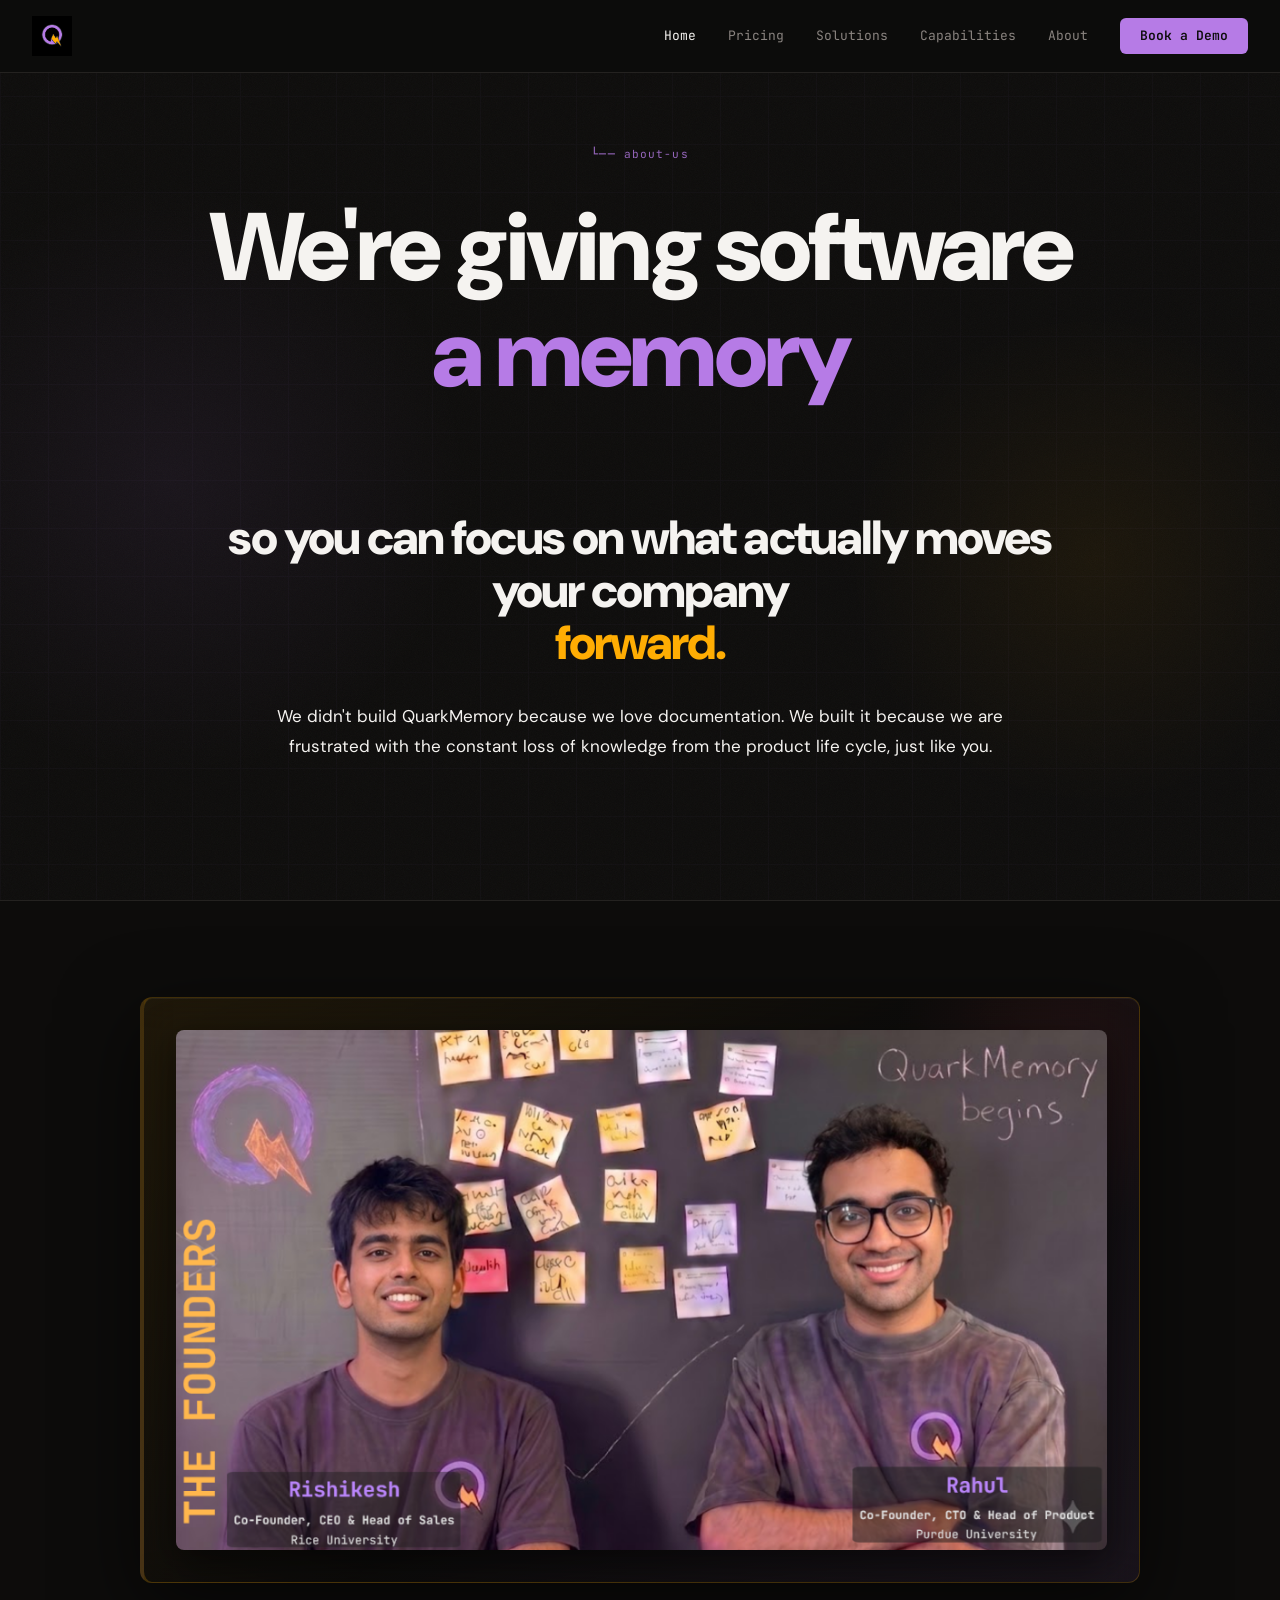
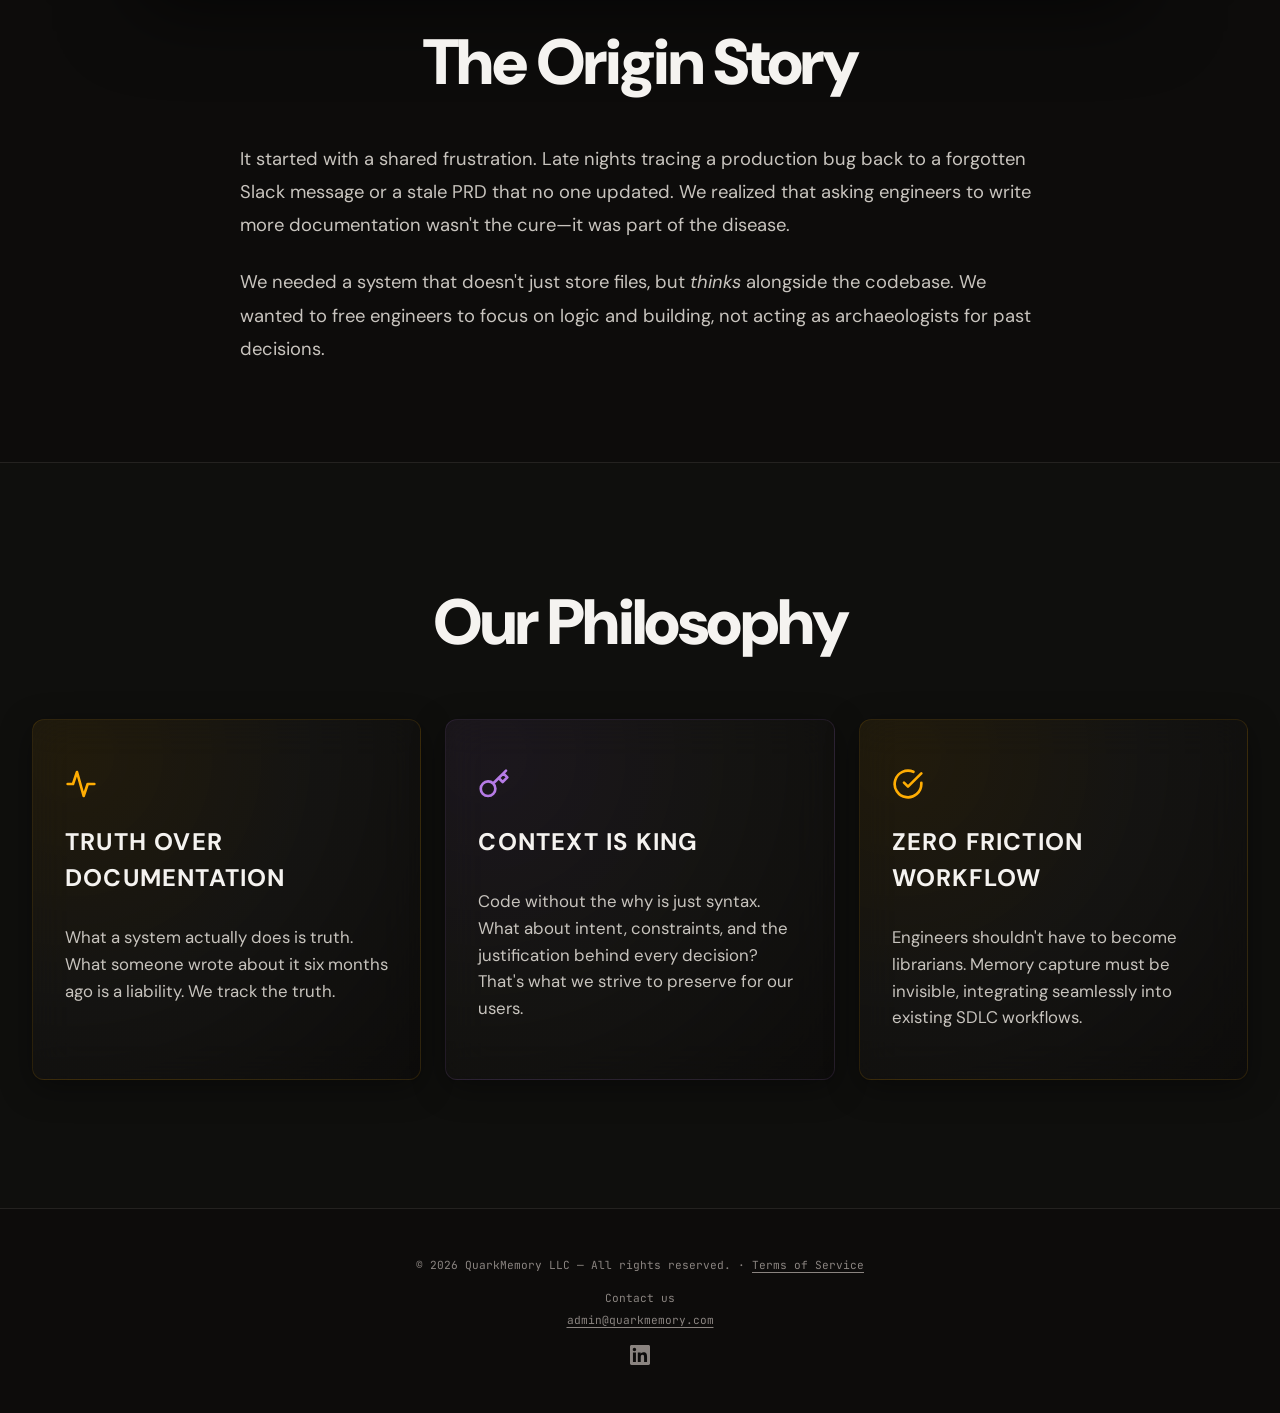
==== commit e065cef0: "Website pricing + checkout p1 + PRD sample rename" ====
--- a/about.html
+++ b/about.html
@@ -929,6 +929,7 @@
       <a href="index.html" class="nav-logo"></a>
       <div class="nav-links">
         <a href="index.html" class="active">Home</a>
+        <a href="index.html#pricing">Pricing</a>
         <a href="solutions.html">Solutions</a>
         <a href="capabilities.html">Capabilities</a>
         <a href="about.html">About</a>
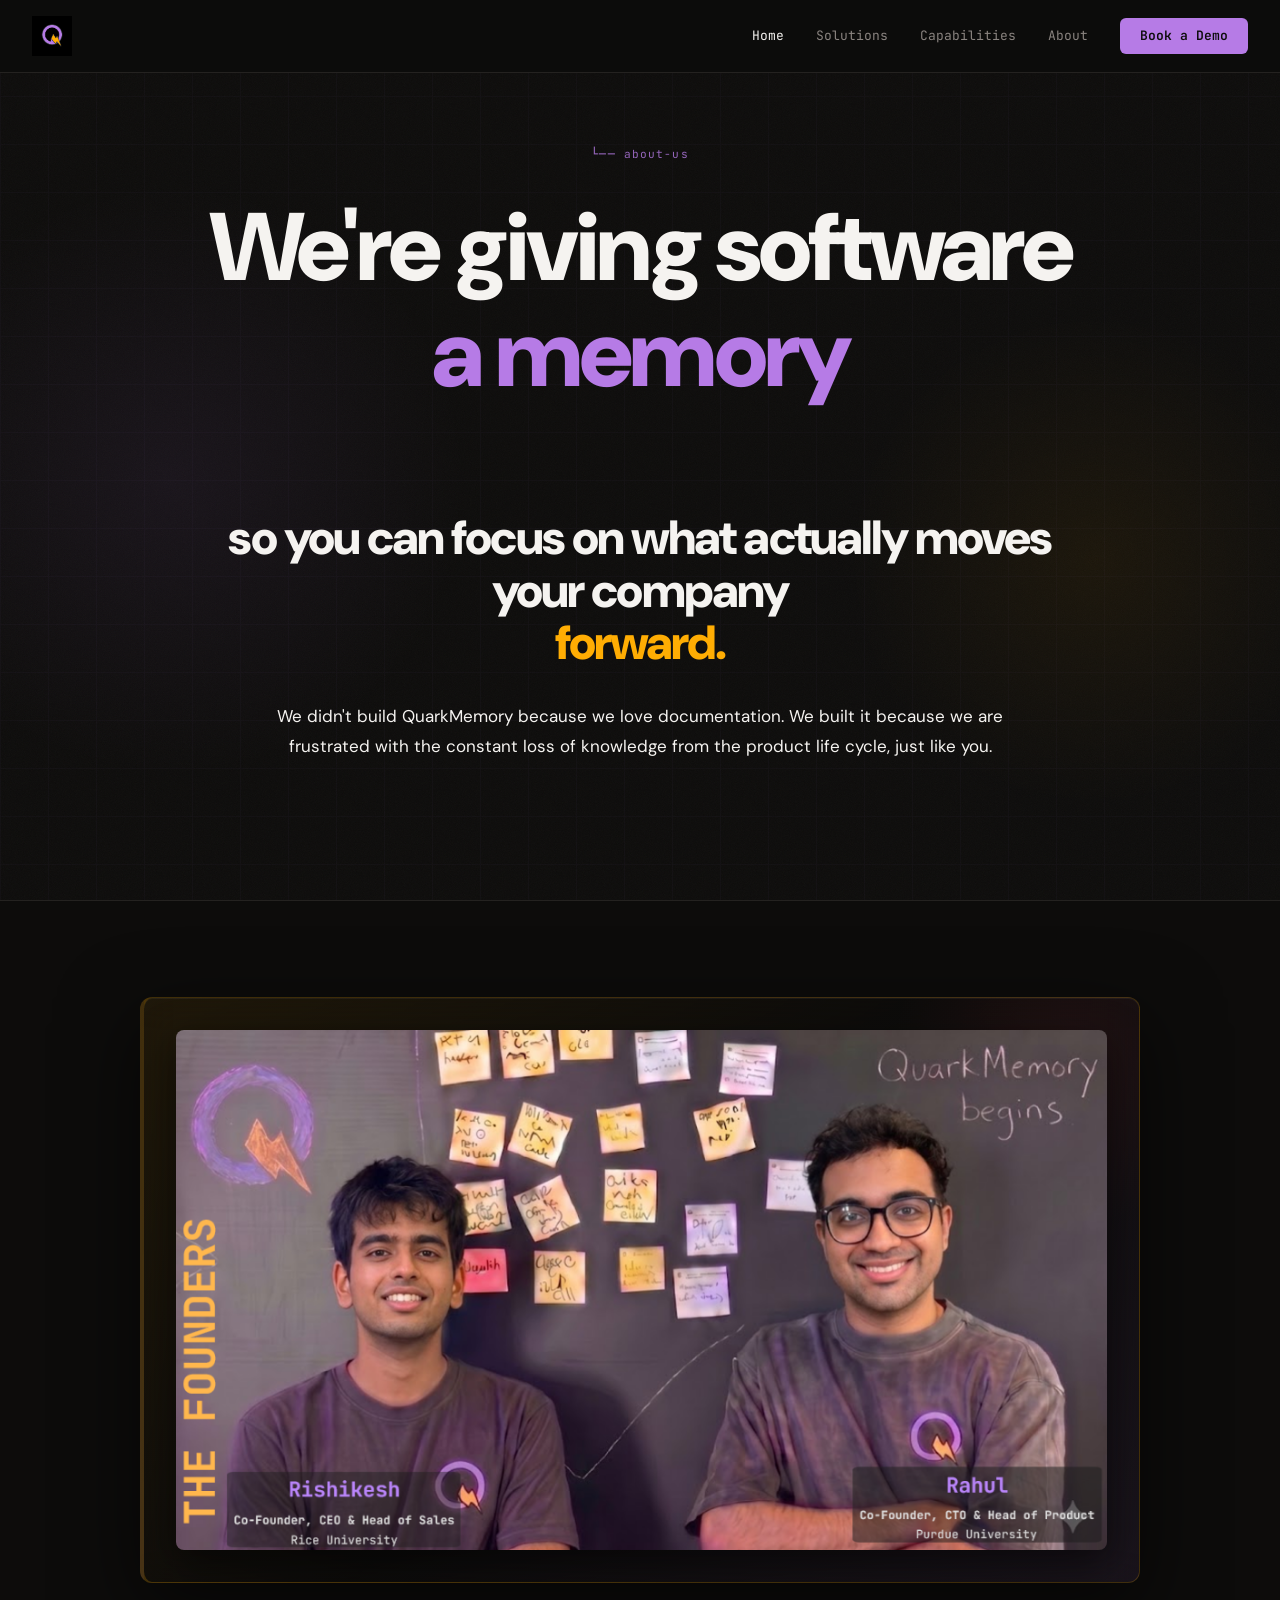
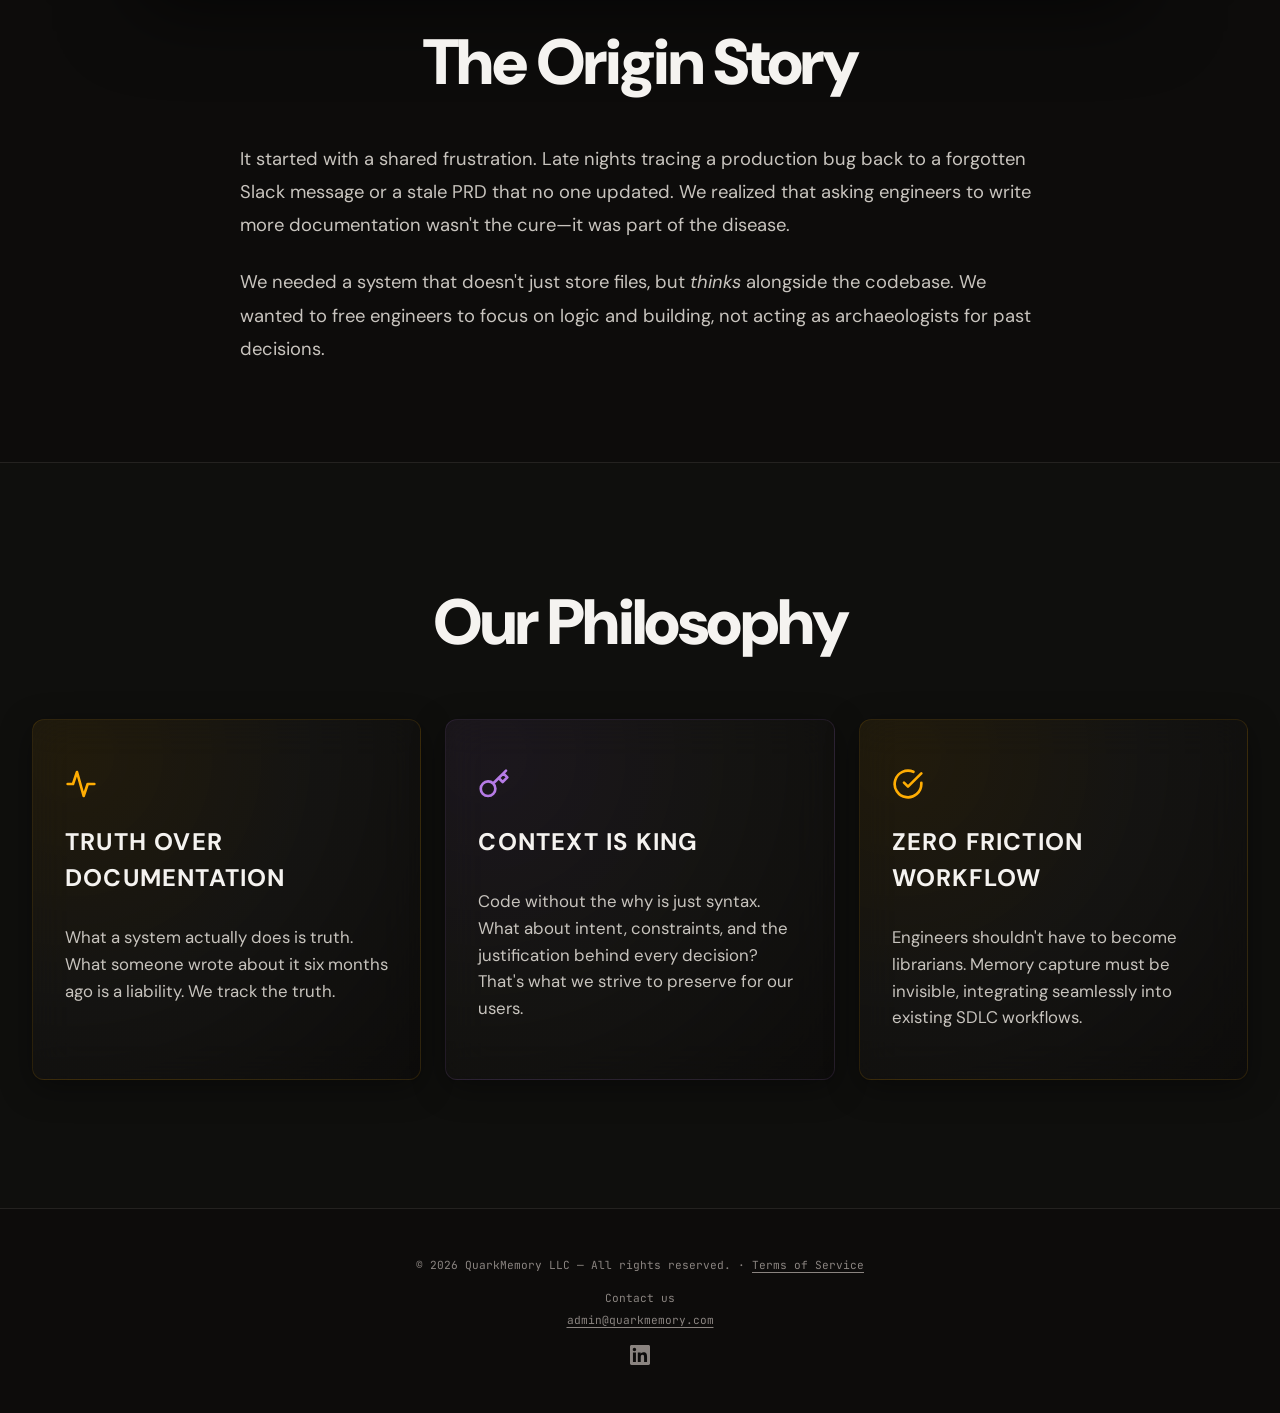
==== commit f36c5186: "take down pricing" ====
--- a/about.html
+++ b/about.html
@@ -929,7 +929,9 @@
       <a href="index.html" class="nav-logo"></a>
       <div class="nav-links">
         <a href="index.html" class="active">Home</a>
+        <!-- PRICING TEMPORARILY HIDDEN
         <a href="index.html#pricing">Pricing</a>
+        -->
         <a href="solutions.html">Solutions</a>
         <a href="capabilities.html">Capabilities</a>
         <a href="about.html">About</a>
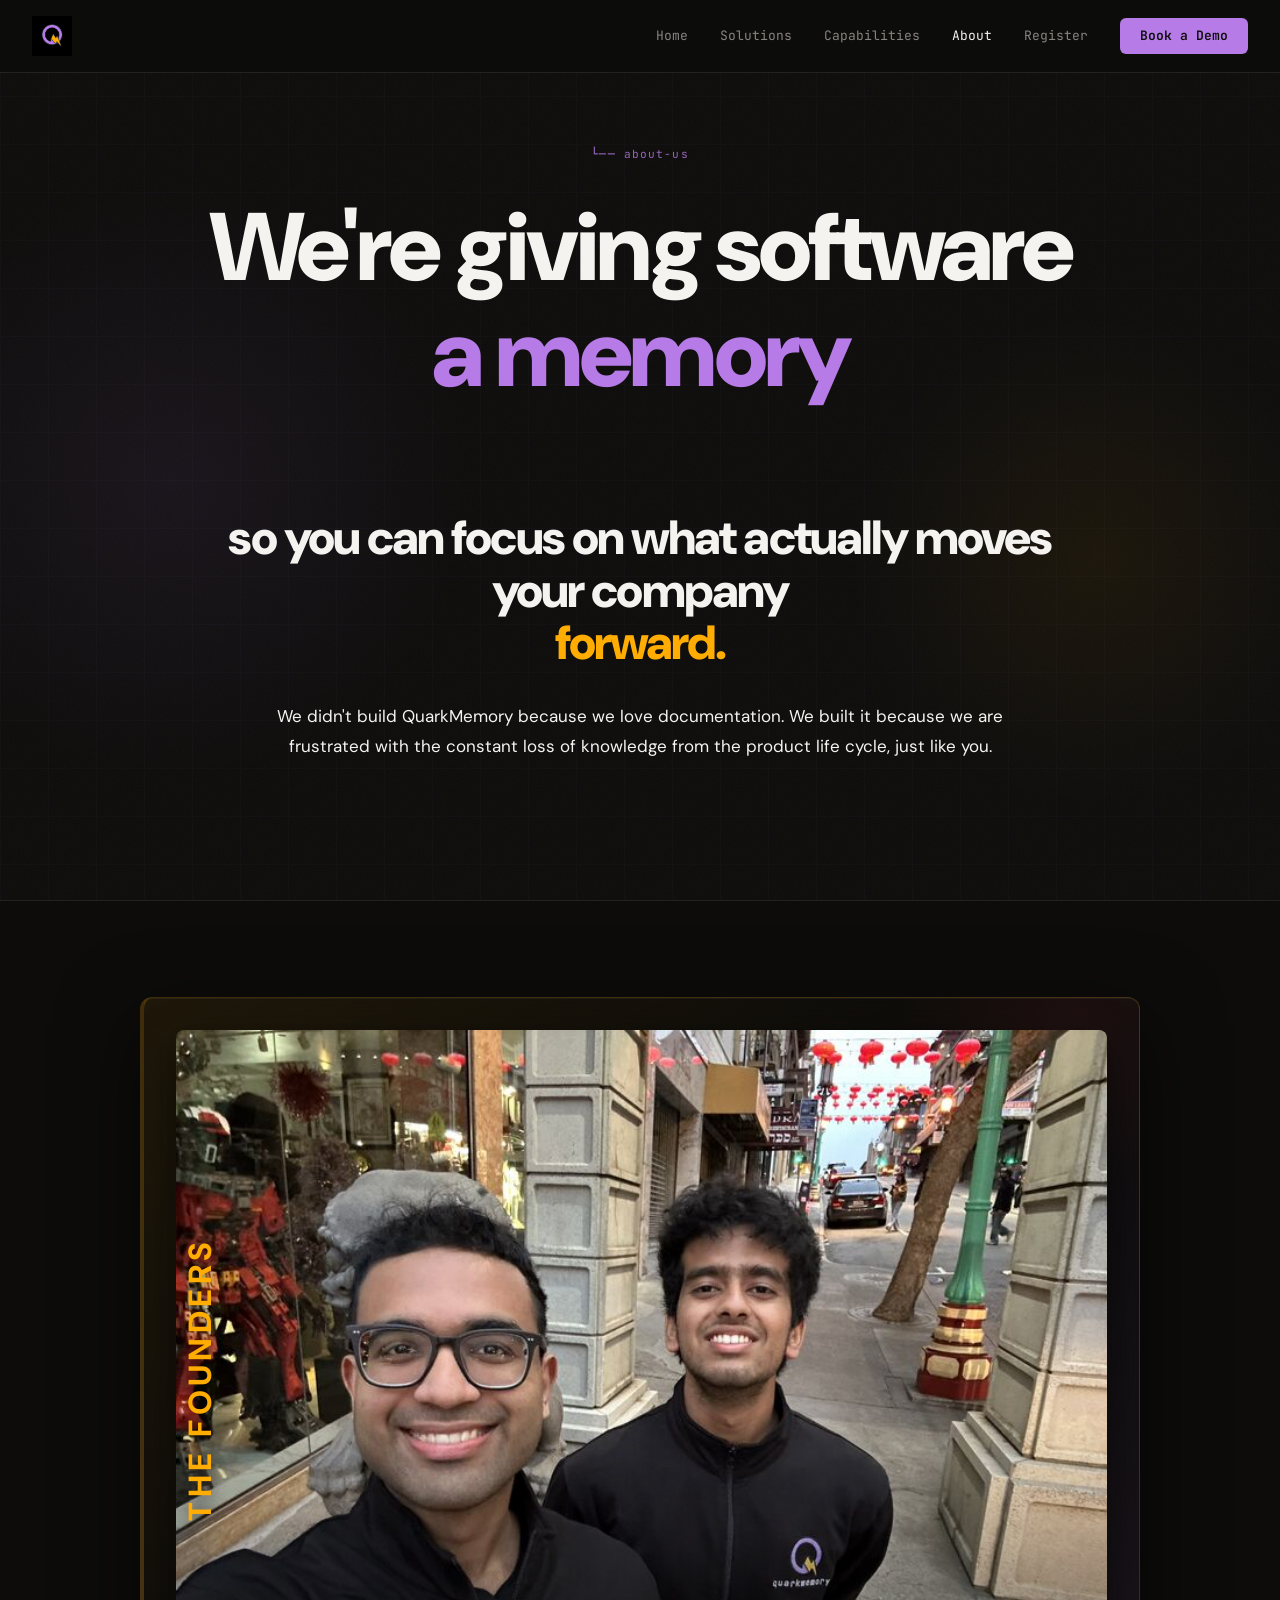
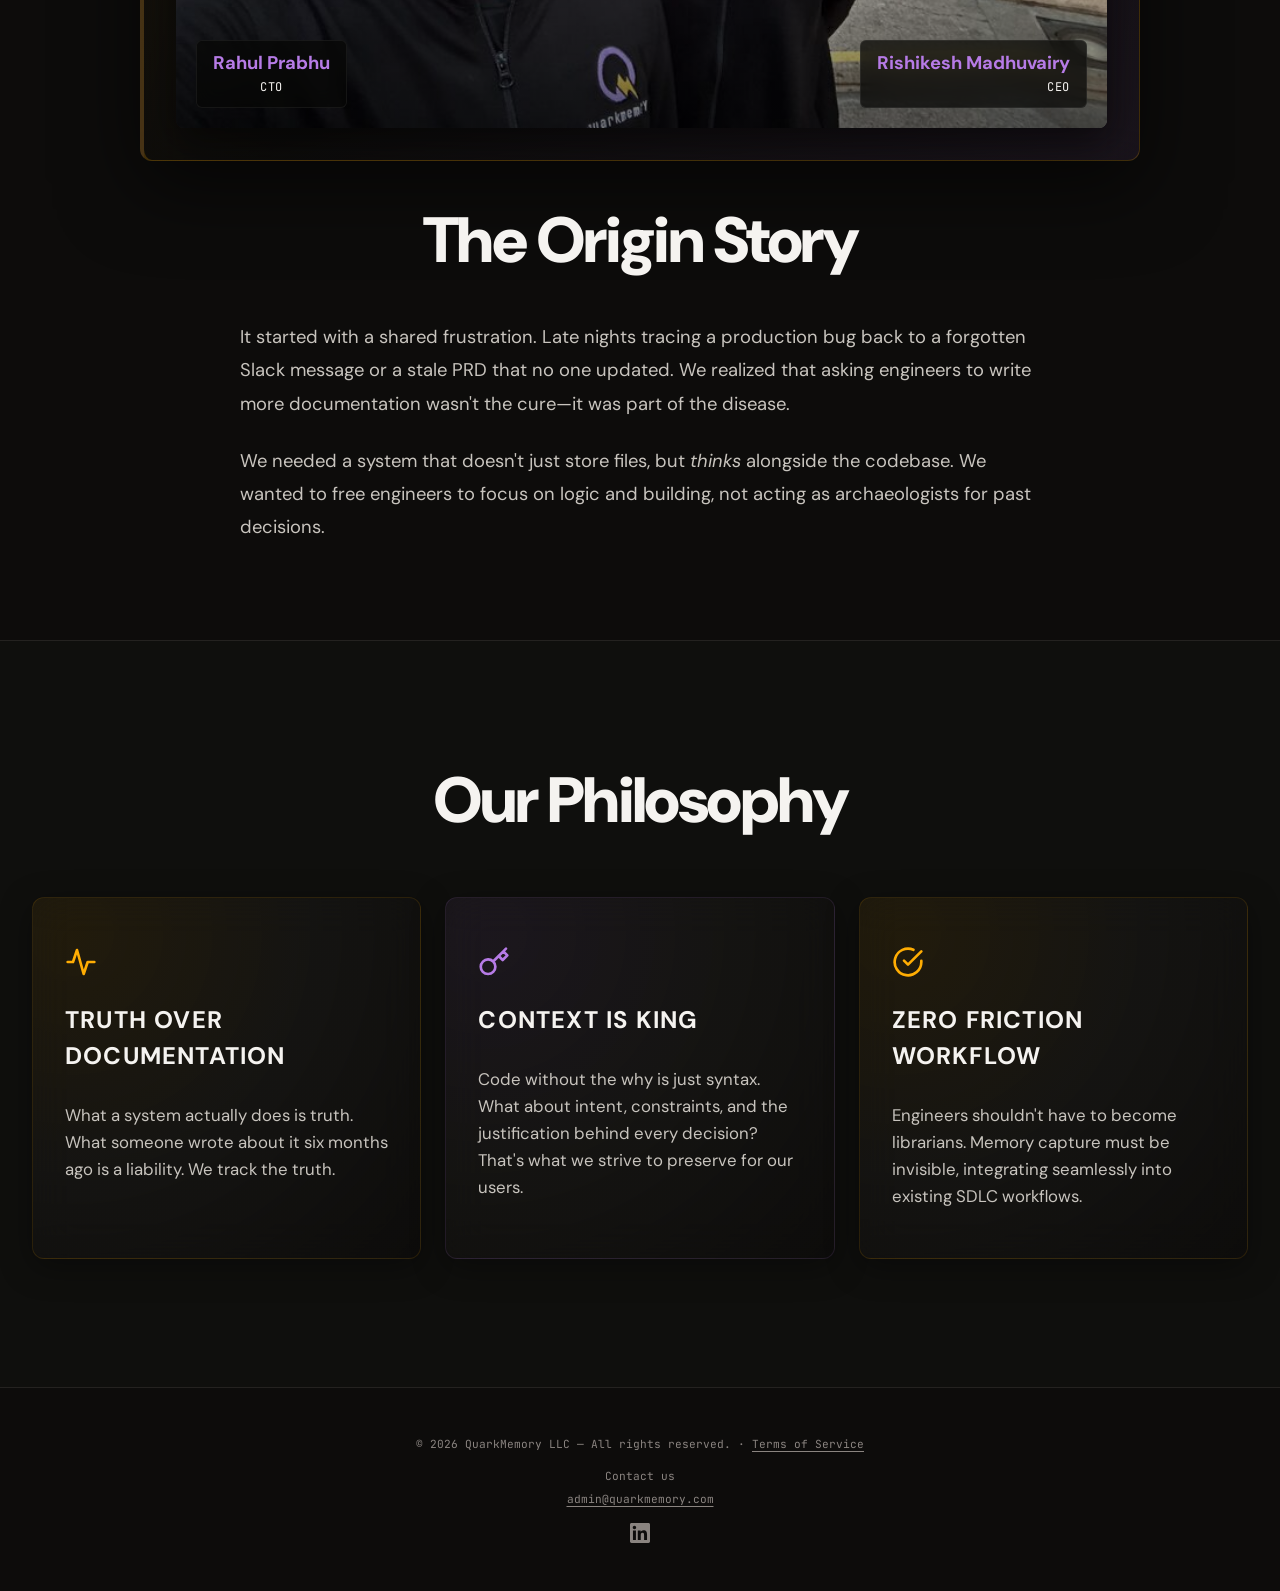
==== commit 64439a99: "website fixes" ====
--- a/about.html
+++ b/about.html
@@ -626,6 +626,110 @@
       pointer-events: none;
     }
 
+    /* FOUNDERS PHOTO */
+    .founders-photo {
+      position: relative;
+      width: 100%;
+      border-radius: 8px;
+      overflow: hidden;
+      box-shadow: 0 16px 40px rgba(0, 0, 0, 0.5);
+      line-height: 0;
+    }
+
+    .founders-photo img {
+      display: block;
+      width: 100%;
+      height: auto;
+    }
+
+    .founders-photo::after {
+      content: '';
+      position: absolute;
+      inset: 0;
+      background: linear-gradient(to top, rgba(0, 0, 0, 0.55) 0%, transparent 45%);
+      pointer-events: none;
+    }
+
+    .founders-label {
+      position: absolute;
+      left: 1.5rem;
+      top: 50%;
+      writing-mode: vertical-rl;
+      text-orientation: mixed;
+      transform: translateY(-50%) rotate(180deg);
+      font-family: 'DM Sans', sans-serif;
+      font-weight: 800;
+      font-size: clamp(1.35rem, 2.8vw, 2rem);
+      letter-spacing: 0.14em;
+      color: var(--secondary);
+      text-shadow: 0 2px 16px rgba(0, 0, 0, 0.75);
+      z-index: 2;
+      pointer-events: none;
+    }
+
+    .founders-caption {
+      position: absolute;
+      bottom: 1.25rem;
+      z-index: 2;
+      padding: 0.7rem 1rem;
+      background: rgba(8, 7, 6, 0.72);
+      backdrop-filter: blur(10px);
+      -webkit-backdrop-filter: blur(10px);
+      border: 1px solid rgba(255, 255, 255, 0.06);
+      border-radius: 6px;
+      pointer-events: none;
+    }
+
+    .founders-caption--left {
+      left: 1.25rem;
+    }
+
+    .founders-caption--right {
+      right: 1.25rem;
+      text-align: right;
+    }
+
+    .founders-name {
+      display: block;
+      color: var(--primary);
+      font-weight: 700;
+      font-size: clamp(0.95rem, 2vw, 1.15rem);
+      line-height: 1.3;
+    }
+
+    .founders-role {
+      display: block;
+      margin-top: 0.2rem;
+      color: var(--foreground);
+      font-size: clamp(0.65rem, 1.4vw, 0.75rem);
+      letter-spacing: 0.06em;
+      text-transform: uppercase;
+      line-height: 1.4;
+    }
+
+    @media (max-width: 640px) {
+      .founders-label {
+        left: 0.75rem;
+        font-size: 1rem;
+        letter-spacing: 0.1em;
+      }
+
+      .founders-caption {
+        bottom: 0.75rem;
+        padding: 0.5rem 0.65rem;
+      }
+
+      .founders-caption--left {
+        left: 0.75rem;
+        max-width: 46%;
+      }
+
+      .founders-caption--right {
+        right: 0.75rem;
+        max-width: 46%;
+      }
+    }
+
     .broken-terminal {
       background: rgba(10, 9, 8, 0.95);
       border: 1px solid rgba(232, 64, 64, 0.3);
@@ -924,21 +1028,8 @@
 
 <body>
 
-  <nav>
-    <div class="nav-inner">
-      <a href="index.html" class="nav-logo"></a>
-      <div class="nav-links">
-        <a href="index.html" class="active">Home</a>
-        <!-- PRICING TEMPORARILY HIDDEN
-        <a href="index.html#pricing">Pricing</a>
-        -->
-        <a href="solutions.html">Solutions</a>
-        <a href="capabilities.html">Capabilities</a>
-        <a href="about.html">About</a>
-        <a href="index.html#demo" class="btn-primary">Book a Demo</a>
-      </div>
-    </div>
-  </nav>
+  <nav id="qm-site-nav"></nav>
+  <script src="js/nav.js"></script>
 
   <section id="hero">
     <div class="hero-grid-bg"></div>
@@ -966,7 +1057,18 @@
     <div class="section-inner" style="max-width: 1000px; margin: 0 auto; display: grid; grid-template-columns: 1fr; gap: 4rem;">
       <div style="text-align: center;">
         <div class="broken-memory-panel glass-anim" style="grid-template-columns: 1fr; padding: 2rem; margin-bottom: 3rem; background: linear-gradient(135deg, rgba(255,173,3,0.08) 0%, rgba(13,12,11,0.8) 50%, rgba(182,123,230,0.08) 100%); border-left: 4px solid var(--secondary); border-color: rgba(255,173,3,0.2);">
-          <img src="founders.png" alt="Rishikesh and Rahul at the whiteboard" style="width: 100%; border-radius: 8px; box-shadow: 0 16px 40px rgba(0,0,0,0.5);">
+          <div class="founders-photo">
+            <img src="founders.png" alt="Rahul Prabhu and Rishikesh Madhuvairy, QuarkMemory founders">
+            <span class="founders-label" aria-hidden="true">THE FOUNDERS</span>
+            <div class="founders-caption founders-caption--left">
+              <span class="founders-name">Rahul Prabhu</span>
+              <span class="founders-role mono">CTO</span>
+            </div>
+            <div class="founders-caption founders-caption--right">
+              <span class="founders-name">Rishikesh Madhuvairy</span>
+              <span class="founders-role mono">CEO</span>
+            </div>
+          </div>
         </div>
         
         <h2 class="rag-heading glass-anim" style="font-size: clamp(36px, 5vw, 64px); margin-bottom: 3rem;">The Origin Story</h2>
